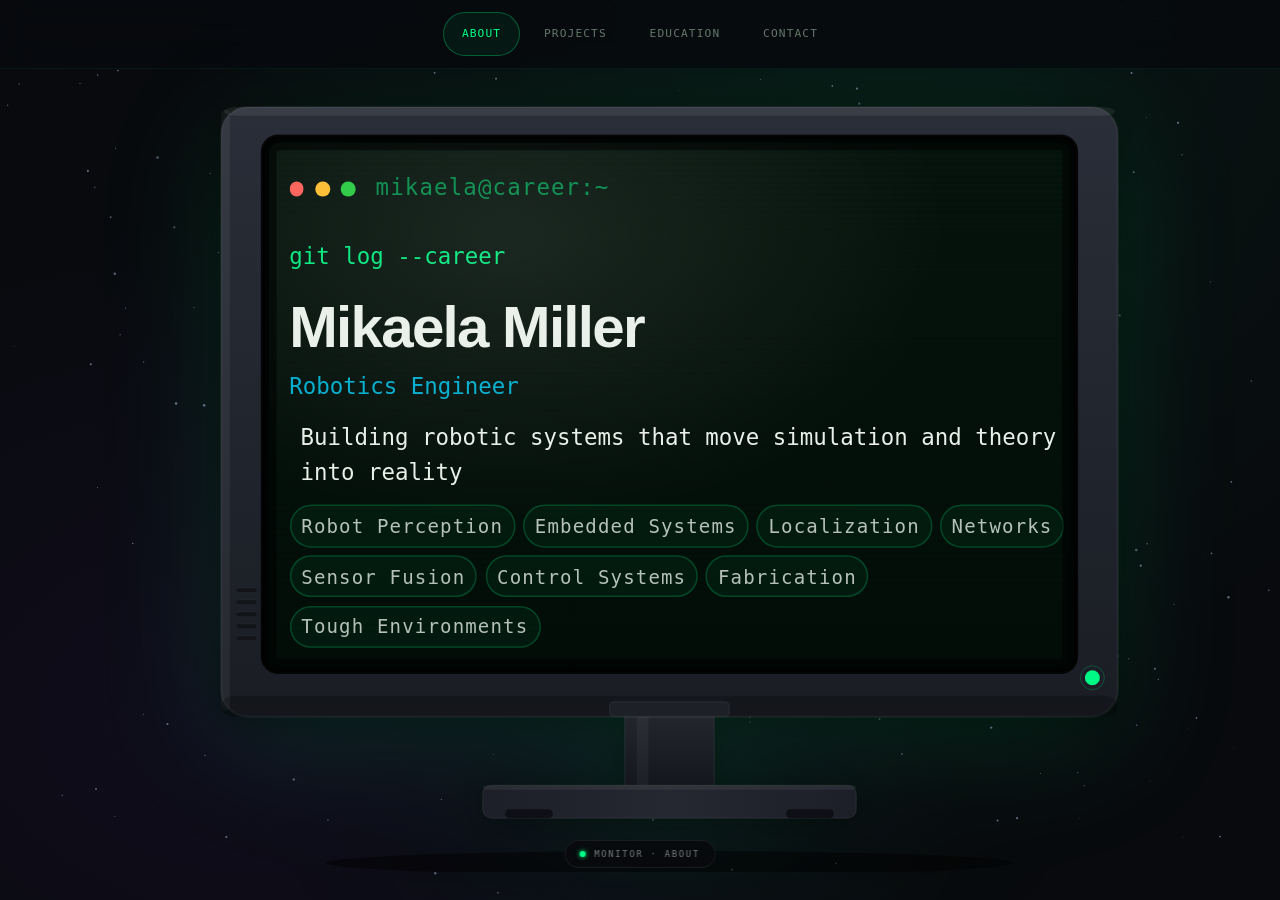
==== index.html @ a35a4f64 "Rename portfolio.html to index.html" ====
<!DOCTYPE html>
<html lang="en">
<head>
  <meta charset="UTF-8"/>
  <meta name="viewport" content="width=device-width, initial-scale=1"/>
  <title>Mikaela Miller — Robotics Engineer</title>
  <link rel="preconnect" href="https://api.fontshare.com"/>
  <link href="https://api.fontshare.com/v2/css?f[]=space-grotesk@400,700&f[]=pilcrow-rounded@700,800&display=swap" rel="stylesheet">
  <link rel="stylesheet" href="styles.css"/>
</head>
<body>
<div id="prog" aria-hidden="true"></div>

<header class="header">
  <div class="nav-inner">
    <nav aria-label="Primary navigation">
      <div class="nav-links">
        <button class="nav-btn active" type="button" onclick="goTo(0)">About</button>
        <button class="nav-btn" type="button" onclick="goTo(1)">Projects</button>
        <button class="nav-btn" type="button" onclick="goTo(2)">Education</button>
        <button class="nav-btn" type="button" onclick="goTo(3)">Contact</button>
      </div>
    </nav>
  </div>
</header>

<canvas id="transition-canvas" aria-hidden="true"></canvas>
<div id="section-badge" aria-hidden="true"><div class="badge-dot"></div><span id="badge-text">Monitor</span></div>

<canvas id="stars" aria-hidden="true"></canvas>

<main id="main" tabindex="-1">

  <!-- SECTION 0 — MONITOR -->
  <div id="mon-panel" class="sec-panel sec-active" role="region" aria-label="About section">
  <div id="mon">
    <svg id="mon-svg" viewBox="290 0 20 530" xmlns="http://www.w3.org/2000/svg">
      <defs>
        <linearGradient id="mg-bezel" x1="0" y1="0" x2="0" y2="1">
          <stop offset="0%"   stop-color="#2a2e38"/>
          <stop offset="100%" stop-color="#1a1d24"/>
        </linearGradient>
        <linearGradient id="mg-screen-bg" x1="0" y1="0" x2="0" y2="1">
          <stop offset="0%"   stop-color="#050f09"/>
          <stop offset="100%" stop-color="#020805"/>
        </linearGradient>
        <linearGradient id="mg-stand" x1="0" y1="0" x2="0" y2="1">
          <stop offset="0%"   stop-color="#252830"/>
          <stop offset="100%" stop-color="#13151b"/>
        </linearGradient>
        <linearGradient id="mg-base" x1="0" y1="0" x2="1" y2="0">
          <stop offset="0%"   stop-color="#1c1f27"/>
          <stop offset="50%"  stop-color="#252830"/>
          <stop offset="100%" stop-color="#1c1f27"/>
        </linearGradient>
        <filter id="mg-glow">
          <feGaussianBlur stdDeviation="3" result="blur"/>
          <feComposite in="SourceGraphic" in2="blur" operator="over"/>
        </filter>
        <filter id="screen-glow">
          <feGaussianBlur stdDeviation="6" result="blur"/>
          <feComposite in="SourceGraphic" in2="blur" operator="over"/>
        </filter>
        <radialGradient id="mg-glare" cx="30%" cy="18%" r="55%">
          <stop offset="0%"   stop-color="rgba(255,255,255,.09)"/>
          <stop offset="100%" stop-color="rgba(255,255,255,0)"/>
        </radialGradient>
        <pattern id="scanlines" x="0" y="0" width="2" height="4" patternUnits="userSpaceOnUse">
          <rect x="0" y="0" width="2" height="1" fill="rgba(0,0,0,.18)"/>
        </pattern>
      </defs>

      <ellipse cx="320" cy="524" rx="230" ry="8" fill="rgba(0,0,0,.45)"/>

      <rect x="290" y="418" width="60" height="58" rx="4" fill="url(#mg-stand)" stroke="rgba(255,255,255,.05)" stroke-width="1"/>
      <rect x="298" y="420" width="8" height="54" rx="3" fill="rgba(255,255,255,.04)"/>

      <rect x="195" y="472" width="250" height="22" rx="6" fill="url(#mg-base)" stroke="rgba(255,255,255,.05)" stroke-width="1"/>
      <rect x="195" y="472" width="250" height="3" rx="3" fill="rgba(255,255,255,.06)"/>
      <rect x="210" y="488" width="32" height="6" rx="3" fill="#0e1015"/>
      <rect x="398" y="488" width="32" height="6" rx="3" fill="#0e1015"/>

      <rect x="20" y="18" width="600" height="408" rx="18" fill="url(#mg-bezel)" stroke="rgba(255,255,255,.06)" stroke-width="1.5"/>
      <rect x="22" y="18" width="596" height="6" rx="9" fill="rgba(255,255,255,.07)"/>
      <rect x="20" y="20" width="6" height="402" rx="3" fill="rgba(255,255,255,.05)"/>
      <rect x="20" y="412" width="600" height="14" rx="9" fill="rgba(0,0,0,.25)"/>

      <g fill="rgba(0,0,0,.35)" stroke="rgba(255,255,255,.04)" stroke-width=".5">
        <rect x="30" y="340" width="14" height="3" rx="1.5"/>
        <rect x="30" y="348" width="14" height="3" rx="1.5"/>
        <rect x="30" y="356" width="14" height="3" rx="1.5"/>
        <rect x="30" y="364" width="14" height="3" rx="1.5"/>
        <rect x="30" y="372" width="14" height="3" rx="1.5"/>
      </g>

      <circle cx="603" cy="400" r="5" fill="#00ff88" opacity=".9">
        <animate attributeName="opacity" values=".4;1;.4" dur="2.2s" repeatCount="indefinite"/>
      </circle>
      <circle cx="603" cy="400" r="8" fill="none" stroke="#00ff88" stroke-width=".5" opacity=".3"/>

      <rect x="48" y="38" width="544" height="358" rx="10" fill="#010804" stroke="rgba(0,0,0,.8)" stroke-width="3"/>
      <rect x="52" y="42" width="536" height="350" rx="7" fill="url(#mg-screen-bg)"/>
      <rect x="52" y="42" width="536" height="350" rx="7" fill="rgba(0,255,136,.018)"/>
      <rect x="52" y="42" width="536" height="350" rx="7" fill="url(#scanlines)" opacity=".6"/>

      <foreignObject x="56" y="46" width="528" height="342">
        <div xmlns="http://www.w3.org/1999/xhtml" class="term-wrap">
          <div class="term-bar">
            <div class="term-dot term-dot-r"></div>
            <div class="term-dot term-dot-y"></div>
            <div class="term-dot term-dot-g"></div>
            <span class="term-title">mikaela@career:~</span>
          </div>
          <div class="term-line" style="margin-top:.35rem"><span class="term-prompt"/><span class="term-cmd">git log --career</span></div>
          <div class="term-name">Mikaela Miller</div>
          <div class="term-role">Robotics Engineer</div>
          <div class="term-line"><span class="term-out"><span class="term-val">Building robotic systems that move simulation and theory into reality</span></span></div>

          <div class="term-tags">
            <span class="term-tag">Robot Perception</span>
            <span class="term-tag">Embedded Systems</span>
            <span class="term-tag">Localization</span>
            <span class="term-tag">Networks</span>
            <span class="term-tag">Sensor Fusion</span>
            <span class="term-tag">Control Systems</span>
            <span class="term-tag">Fabrication</span>
            <span class="term-tag">Tough Environments</span>
          </div>
          <div class="term-line" style="margin-top:.35rem"><span class="term-prompt"/><span class="term-cmd">$ who_am_i</span></div>
          <div class="term-line"><span class="term-out"><span class="term-val">▶ Field robotics engineer experienced in autonomous and adaptive systems for aerospace environments, search and rescue, and wearable devices</span></span></div>

          <div class="term-line" style="margin-top:.35rem"><span class="term-prompt"/><span class="term-cmd">$ git status</span></div>
          <div class="term-line"><span class="term-out"><span class="term-val">▶ Actively working on embedded software, controls, software-to-hardware system integration, and fabrication</span></span></div>
          <div class="term-line"><span class="term-out"><span class="term-val">▶ Interested in how robust software, embedded hardware, and real-world constraints meet</span></span></div>
          <div class="term-line"><span class="term-out"><span class="term-val">▶ Work spans computation-heavy reasoning, low-level implementation, and fabrication-driven prototyping, with a strong emphasis on systems beyond the lab</span></span></div>
          <div class="term-line" style="margin-top:.35rem"><span class="term-prompt"/><span class="term-cmd">$ git approach</span></div>
          <div class="term-line"><span class="term-out"><span class="term-val">▶ I build from foundational concepts, iterate frequently, and keep my work clean for collaboration</span></span></div>

          <div class="term-line" style="margin-top:.4rem"><span class="term-prompt">$</span> <span class="term-cursor"<span></div>
        </div>
      </foreignObject>

      <rect x="52" y="42" width="536" height="350" rx="7" fill="url(#mg-glare)" pointer-events="none"/>
      <rect x="52" y="42" width="536" height="350" rx="7"
        fill="none" stroke="rgba(0,0,0,.55)" stroke-width="10" pointer-events="none"/>

      <rect x="280" y="416" width="80" height="10" rx="3" fill="#1e2028" stroke="rgba(255,255,255,.05)" stroke-width="1"/>
    </svg>
  </div>
  </div>

  <!-- SECTION 1 — Microcontroller BOARD -->
  <div id="chip-panel" class="sec-panel" role="region" aria-label="Projects section">
  <div id="chip">
    <svg id="chip-svg" viewBox="-50 15 1040 500" xmlns="http://www.w3.org/2000/svg" overflow="visible" preserveAspectRatio="none">
      <defs>
        <linearGradient id="esp-pcb" x1="0" y1="0" x2="0" y2="1">
          <stop offset="0%" stop-color="#0e1f14"/>
          <stop offset="100%" stop-color="#091509"/>
        </linearGradient>
        <linearGradient id="esp-chip-bg" x1="0" y1="0" x2="1" y2="1">
          <stop offset="0%" stop-color="#1a1030"/>
          <stop offset="100%" stop-color="#0f0820"/>
        </linearGradient>
        <linearGradient id="esp-usb" x1="0" y1="0" x2="1" y2="0">
          <stop offset="0%" stop-color="#2a2a2a"/>
          <stop offset="100%" stop-color="#1a1a1a"/>
        </linearGradient>
        <filter id="esp-glow-p">
          <feGaussianBlur stdDeviation="2.5" result="b"/>
          <feComposite in="SourceGraphic" in2="b" operator="over"/>
        </filter>
      </defs>

      <!-- Board shadow -->
      <rect x="12" y="16" width="936" height="492" rx="12" fill="rgba(0,0,0,.5)"/>

      <!-- PCB board body -->
      <rect x="8" y="12" width="936" height="492" rx="10" fill="url(#esp-pcb)" stroke="#1a3a1e" stroke-width="2"/>

      <!-- PCB edge highlights -->
      <rect x="9" y="13" width="934" height="3" rx="2" fill="rgba(255,255,255,.04)"/>
      <rect x="9" y="13" width="3" height="390" rx="2" fill="rgba(255,255,255,.03)"/>

      <!-- Silk-screen board outline -->
      <rect x="18" y="22" width="916" height="472" rx="6" fill="none" stroke="rgba(255,255,255,.06)" stroke-width="1" stroke-dasharray="4 3"/>

      <!-- PCB trace grid -->
      <g stroke="rgba(0,200,80,.04)" stroke-width=".8">
        <line x1="8" y1="80"  x2="944" y2="80"/>
        <line x1="8" y1="160" x2="944" y2="160"/>
        <line x1="8" y1="240" x2="944" y2="240"/>
        <line x1="8" y1="320" x2="944" y2="320"/>
        <line x1="120" y1="12" x2="120" y2="404"/>
        <line x1="240" y1="12" x2="240" y2="404"/>
        <line x1="360" y1="12" x2="360" y2="404"/>
        <line x1="440" y1="12" x2="440" y2="404"/>
        <line x1="640" y1="12" x2="640" y2="404"/>
        <line x1="760" y1="12" x2="760" y2="404"/>
        <line x1="880" y1="12" x2="880" y2="404"/>
      </g>

      <!-- GPIO pin headers left -->
      <g id="gpio-left">
        <rect x="8" y="55" width="18" height="285" rx="3" fill="#0a1a0c" stroke="rgba(0,200,80,.2)" stroke-width=".8"/>
        <g fill="#c0a060" stroke="rgba(0,0,0,.4)" stroke-width=".5">
          <rect x="10" y="60"  width="14" height="11" rx="1.5"/>
          <rect x="10" y="75"  width="14" height="11" rx="1.5"/>
          <rect x="10" y="90"  width="14" height="11" rx="1.5"/>
          <rect x="10" y="105" width="14" height="11" rx="1.5"/>
          <rect x="10" y="120" width="14" height="11" rx="1.5"/>
          <rect x="10" y="135" width="14" height="11" rx="1.5"/>
          <rect x="10" y="150" width="14" height="11" rx="1.5"/>
          <rect x="10" y="165" width="14" height="11" rx="1.5"/>
          <rect x="10" y="180" width="14" height="11" rx="1.5"/>
          <rect x="10" y="195" width="14" height="11" rx="1.5"/>
          <rect x="10" y="210" width="14" height="11" rx="1.5"/>
          <rect x="10" y="225" width="14" height="11" rx="1.5"/>
          <rect x="10" y="240" width="14" height="11" rx="1.5"/>
          <rect x="10" y="255" width="14" height="11" rx="1.5"/>
          <rect x="10" y="270" width="14" height="11" rx="1.5"/>
          <rect x="10" y="285" width="14" height="11" rx="1.5"/>
          <rect x="10" y="300" width="14" height="11" rx="1.5"/>
          <rect x="10" y="315" width="14" height="11" rx="1.5"/>
          <rect x="10" y="330" width="14" height="11" rx="1.5"/>
        </g>
        <g font-family="Space Grotesk,monospace" font-size="5.5" fill="rgba(255,255,255,.22)" text-anchor="start">
          <text x="28" y="69">3V3</text>
          <text x="28" y="84">GND</text>
          <text x="28" y="99">IO4</text>
          <text x="28" y="114">IO5</text>
          <text x="28" y="129">IO6</text>
          <text x="28" y="144">IO7</text>
          <text x="28" y="159">IO15</text>
          <text x="28" y="174">IO16</text>
          <text x="28" y="189">IO17</text>
          <text x="28" y="204">IO18</text>
          <text x="28" y="219">IO8</text>
          <text x="28" y="234">IO19</text>
          <text x="28" y="249">IO20</text>
          <text x="28" y="264">IO3</text>
          <text x="28" y="279">IO46</text>
          <text x="28" y="294">IO9</text>
          <text x="28" y="309">IO10</text>
          <text x="28" y="324">IO11</text>
          <text x="28" y="339">GND</text>
        </g>
      </g>

      <!-- GPIO pin headers right -->
      <g id="gpio-right">
        <rect x="926" y="55" width="18" height="285" rx="3" fill="#0a1a0c" stroke="rgba(0,200,80,.2)" stroke-width=".8"/>
        <g fill="#c0a060" stroke="rgba(0,0,0,.4)" stroke-width=".5">
          <rect x="928" y="60"  width="14" height="11" rx="1.5"/>
          <rect x="928" y="75"  width="14" height="11" rx="1.5"/>
          <rect x="928" y="90"  width="14" height="11" rx="1.5"/>
          <rect x="928" y="105" width="14" height="11" rx="1.5"/>
          <rect x="928" y="120" width="14" height="11" rx="1.5"/>
          <rect x="928" y="135" width="14" height="11" rx="1.5"/>
          <rect x="928" y="150" width="14" height="11" rx="1.5"/>
          <rect x="928" y="165" width="14" height="11" rx="1.5"/>
          <rect x="928" y="180" width="14" height="11" rx="1.5"/>
          <rect x="928" y="195" width="14" height="11" rx="1.5"/>
          <rect x="928" y="210" width="14" height="11" rx="1.5"/>
          <rect x="928" y="225" width="14" height="11" rx="1.5"/>
          <rect x="928" y="240" width="14" height="11" rx="1.5"/>
          <rect x="928" y="255" width="14" height="11" rx="1.5"/>
          <rect x="928" y="270" width="14" height="11" rx="1.5"/>
          <rect x="928" y="285" width="14" height="11" rx="1.5"/>
          <rect x="928" y="300" width="14" height="11" rx="1.5"/>
          <rect x="928" y="315" width="14" height="11" rx="1.5"/>
          <rect x="928" y="330" width="14" height="11" rx="1.5"/>
        </g>
        <g font-family="Space Grotesk,monospace" font-size="5.5" fill="rgba(255,255,255,.22)" text-anchor="end">
          <text x="924" y="69">5V</text>
          <text x="924" y="84">GND</text>
          <text x="924" y="99">IO36</text>
          <text x="924" y="114">IO35</text>
          <text x="924" y="129">IO0</text>
          <text x="924" y="144">IO45</text>
          <text x="924" y="159">IO48</text>
          <text x="924" y="174">IO47</text>
          <text x="924" y="189">IO21</text>
          <text x="924" y="204">IO14</text>
          <text x="924" y="219">IO13</text>
          <text x="924" y="234">IO12</text>
          <text x="924" y="249">IO11</text>
          <text x="924" y="264">IO10</text>
          <text x="924" y="279">IO9</text>
          <text x="924" y="294">IO8</text>
          <text x="924" y="309">IO7</text>
          <text x="924" y="324">IO6</text>
          <text x="924" y="339">GND</text>
        </g>
      </g>

      <!-- WiFi/BT antenna trace -->
      <g stroke="rgba(0,200,80,.35)" stroke-width="1.2" fill="none">
        <polyline points="830,13 830,28 845,28 845,18 860,18 860,28 875,28 875,18 890,18 890,28 905,28 905,18 920,18 920,28"/>
        <line x1="830" y1="13" x2="830" y2="42"/>
      </g>
      <text x="862" y="42" text-anchor="middle" font-family="Space Grotesk,monospace" font-size="6" fill="rgba(0,200,80,.4)" letter-spacing="1.5">2.4GHz ANT</text>

      <!-- USB-C connector -->
      <rect x="440" y="490" width="72" height="22" rx="5" fill="url(#esp-usb)" stroke="rgba(255,255,255,.18)" stroke-width="1.2"/>
      <rect x="448" y="494" width="56" height="14" rx="3" fill="#111" stroke="rgba(255,255,255,.08)" stroke-width=".5"/>
      <rect x="462" y="497" width="28" height="8" rx="2" fill="#1e1e1e" stroke="rgba(255,255,255,.12)" stroke-width=".5"/>
      <text x="476" y="488" text-anchor="middle" font-family="Space Grotesk,monospace" font-size="6" fill="rgba(255,255,255,.2)" letter-spacing="1">USB-C</text>

      <!-- BOOT + RESET buttons -->
      <rect x="280" y="480" width="36" height="18" rx="4" fill="#0a1a0c" stroke="rgba(0,200,80,.3)" stroke-width="1"/>
      <rect x="286" y="483" width="24" height="12" rx="2.5" fill="#0d240f" stroke="rgba(0,200,80,.4)" stroke-width=".8"/>
      <text x="298" y="490" text-anchor="middle" font-family="Space Grotesk,monospace" font-size="5.5" fill="rgba(0,200,80,.6)" letter-spacing=".5">BOOT</text>

      <rect x="336" y="480" width="36" height="18" rx="4" fill="#1a0a0a" stroke="rgba(200,80,80,.3)" stroke-width="1"/>
      <rect x="342" y="483" width="24" height="12" rx="2.5" fill="#240d0d" stroke="rgba(200,80,80,.4)" stroke-width=".8"/>
      <text x="354" y="490" text-anchor="middle" font-family="Space Grotesk,monospace" font-size="5.5" fill="rgba(200,80,80,.6)" letter-spacing=".5">RST</text>

      <!-- Status LEDs -->
      <circle cx="580" cy="490" r="5" fill="#cc3333" opacity=".85">
        <animate attributeName="opacity" values=".85;1;.85" dur="3s" repeatCount="indefinite"/>
      </circle>
      <text x="580" y="484" text-anchor="middle" font-family="Space Grotesk,monospace" font-size="5" fill="rgba(200,80,80,.5)">PWR</text>

      <circle cx="600" cy="490" r="5" fill="#3377ff" opacity=".6">
        <animate attributeName="opacity" values=".2;.8;.2" dur="1.4s" repeatCount="indefinite"/>
      </circle>
      <text x="600" y="484" text-anchor="middle" font-family="Space Grotesk,monospace" font-size="5" fill="rgba(80,140,255,.5)">IO</text>

      <circle cx="620" cy="490" r="5" fill="#00cc66" opacity=".4">
        <animate attributeName="opacity" values=".1;.9;.1" dur=".6s" repeatCount="indefinite"/>
      </circle>
      <text x="620" y="484" text-anchor="middle" font-family="Space Grotesk,monospace" font-size="5" fill="rgba(0,200,80,.5)">TX</text>

      <!-- Header text -->
      <rect x="54" y="58" width="840" height="55" rx="4" fill="rgba(0,0,0,.35)" stroke="rgba(124,58,237,.2)" stroke-width="1"/>
      <text x="74" y="82" font-family="Pilcrow Rounded,sans-serif" font-size="20" font-weight="800" fill="rgba(255,255,255,.85)" letter-spacing=".5">At Olin College, I've gained experience and guidance from advisors to ensure best technical</text>
      <text x="74" y="100" font-family="Pilcrow Rounded,sans-serif" font-size="20" font-weight="800" fill="rgba(255,255,255,.85)" letter-spacing=".5">practices, work through troubleshooting, and mentorship for career readiness skills.</text>

      <line x1="473" y1="114" x2="473" y2="473" stroke="rgba(124,58,237,.2)" stroke-width="1" stroke-dasharray="3 3"/>

      <!-- KEY PROJECTS — left panel (6 cards) -->
      <text x="68" y="145" font-family="Space Grotesk,monospace" font-size="15" fill="rgba(124,58,237,.55)" letter-spacing="1.5">KEY PROJECTS</text>
      <rect x="54" y="125" width="405" height="345" rx="4" fill="rgba(0,0,0,.25)" stroke="rgba(124,58,237,.14)" stroke-width="1"/>
      <foreignObject x="54" y="150" width="405" height="315">
        <div xmlns="http://www.w3.org/1999/xhtml" class="esp-wrap">
          <div class="esp-cards" id="key-cards-el">

            <div class="esp-card pcard" tabindex="0" role="button" aria-haspopup="dialog" data-tags="" data-idx="0">
              <div class="esp-card-hint">↗ expand</div>
              <div class="esp-card-name">Firmware for Robotics Independent Study</div>
              <div class="esp-card-tags"><span class="esp-card-tag">Real-time control</span><span class="esp-card-tag">Embedded Systems</span><span class="esp-card-tag">C and C++</span></div>
            </div>

            <div class="esp-card pcard" tabindex="0" role="button" aria-haspopup="dialog" data-tags="ROS2 Kalman Python Multi-Agent" data-idx="1">
              <div class="esp-card-hint">↗ expand</div>
              <div class="esp-card-name">Multi-Robot State Estimator</div>
              <div class="esp-card-tags"><span class="esp-card-tag">Navigation</span><span class="esp-card-tag">Multi-Robot</span><span class="esp-card-tag">Robot Perception</span><span class="esp-card-tag">Object Oriented Python</span></div>
            </div>

            <div class="esp-card pcard" tabindex="0" role="button" aria-haspopup="dialog" data-tags="ROS2 SLAM STM32 Swarm" data-idx="2">
              <div class="esp-card-hint">↗ expand</div>
              <div class="esp-card-name">Swarm Robotics Independent Study</div>
              <div class="esp-card-tags"><span class="esp-card-tag">Navigation</span><span class="esp-card-tag">Centralized/Decentralized Control</span><span class="esp-card-tag">Robot Perception</span></div>
            </div>

            <div class="esp-card pcard" tabindex="0" role="button" aria-haspopup="dialog" data-tags="Embedded C I2C PID Tactile STM32" data-idx="3">
              <div class="esp-card-hint">↗ expand</div>
              <div class="esp-card-name">Wearable Mechatronics Student Academic Grant</div>
              <div class="esp-card-tags"><span class="esp-card-tag">Embedded System</span><span class="esp-card-tag">System Integration</span><span class="esp-card-tag">Long-term Project</span></div>
            </div>

            <div class="esp-card pcard" tabindex="0" role="button" aria-haspopup="dialog" data-tags="OpenCV CUDA Kalman ROS2 Jetson" data-idx="4">
              <div class="esp-card-hint">↗ expand</div>
              <div class="esp-card-name">Image to Text to Speech</div>
              <div class="esp-card-tags"><span class="esp-card-tag">Digital Filtering</span><span class="esp-card-tag">Image Processing</span><span class="esp-card-tag">MATLAB</span></div>
            </div>

            <div class="esp-card pcard" tabindex="0" role="button" aria-haspopup="dialog" data-tags="ROS2 PX4 LiDAR Aerospace" data-idx="5">
              <div class="esp-card-hint">↗ expand</div>
              <div class="esp-card-name">Robot Drawing Arm</div>
              <div class="esp-card-tags"><span class="esp-card-tag">Object Oriented Python</span><span class="esp-card-tag">Actuation</span><span class="esp-card-tag">IK Solver</span></div>
            </div>

          </div>
        </div>
      </foreignObject>

      <!-- SUPPLEMENTAL — right panel (8 cards, filterable) -->
      <text x="498" y="145" font-family="Space Grotesk,monospace" font-size="15" fill="rgba(124,58,237,.55)" letter-spacing="1.5">SUPPLEMENTAL</text>
      <rect x="482" y="125" width="410" height="345" rx="4" fill="rgba(0,0,0,.25)" stroke="rgba(124,58,237,.14)" stroke-width="1"/>
      <foreignObject x="484" y="147" width="405" height="315">
        <div xmlns="http://www.w3.org/1999/xhtml" class="esp-wrap">
          <div class="esp-filters" id="esp-filters-el">
            <button class="esp-filter active" data-filter="all" type="button">All</button>
            <button class="esp-filter" data-filter="Stake" type="button">Real Stakeholders</button>
            <button class="esp-filter" data-filter="Res" type="button">Research</button>
            <button class="esp-filter" data-filter="Soft" type="button">Software</button>
            <button class="esp-filter" data-filter="Emb" type="button">Embedded Systems</button>
            <button class="esp-filter" data-filter="Hard" type="button">Hardware</button>
            <button class="esp-filter" data-filter="Fab" type="button">Fabrication</button>
          </div>
          <div class="esp-cards" id="esp-cards-el">

            <div class="esp-card supp-card" tabindex="0" role="button" aria-haspopup="dialog" data-tags="Emb Soft Res" data-idx="6">
              <div class="esp-card-hint">↗ expand</div>
              <div class="esp-card-name">Inverse Pendulum Balancing Robot</div>
              <div class="esp-card-tags"><span class="esp-card-tag">PID Control</span><span class="esp-card-tag">Real-Time Adaptivity</span><span class="esp-card-tag">Embedded System</span><span class="esp-card-tag">Simulink</span></div>
            </div>

            <div class="esp-card supp-card" tabindex="0" role="button" aria-haspopup="dialog" data-tags="Stake Soft Res" data-idx="7">
              <div class="esp-card-hint">↗ expand</div>
              <div class="esp-card-name">Fault Detector for Building Automation System</div>
              <div class="esp-card-tags"><span class="esp-card-tag">Real-time</span><span class="esp-card-tag">R Language</span><span class="esp-card-tag">Real Data</span></div>
            </div>

            <div class="esp-card supp-card" tabindex="0" role="button" aria-haspopup="dialog" data-tags="Hard Fab Emb" data-idx="8">
              <div class="esp-card-hint">↗ expand</div>
              <div class="esp-card-name">Kinetic Marble Sculpture</div>
              <div class="esp-card-tags"><span class="esp-card-tag">Actuation</span><span class="esp-card-tag">Mechanical Design</span><span class="esp-card-tag">Fabrication</span></div>
            </div>

            <div class="esp-card supp-card" tabindex="0" role="button" aria-haspopup="dialog" data-tags="Stake Res Soft" data-idx="9">
              <div class="esp-card-hint">↗ expand</div>
              <div class="esp-card-name">Astronomer Glass Plate Matching</div>
              <div class="esp-card-tags"><span class="esp-card-tag">Jupyter Notebook</span><span class="esp-card-tag">Real Data</span><span class="esp-card-tag">Python</span></div>
            </div>

            <div class="esp-card supp-card" tabindex="0" role="button" aria-haspopup="dialog" data-tags="Emb Soft" data-idx="10">
              <div class="esp-card-hint">↗ expand</div>
              <div class="esp-card-name">Robot Descent Path Optimization</div>
              <div class="esp-card-tags"><span class="esp-card-tag">Embedded System</span><span class="esp-card-tag">MATLAB</span><span class="esp-card-tag">Gradient Descent</span></div>
            </div>

            <div class="esp-card supp-card" tabindex="0" role="button" aria-haspopup="dialog" data-tags="Emb Hard Fab" data-idx="11">
              <div class="esp-card-hint">↗ expand</div>
              <div class="esp-card-name">Radar System Design</div>
              <div class="esp-card-tags"><span class="esp-card-tag">Electrical Design</span><span class="esp-card-tag">Analog Signal Processing</span><span class="esp-card-tag">Radar</span></div>
            </div>
            <div class="esp-card supp-card" tabindex="0" role="button" aria-haspopup="dialog" data-tags="Fab Res Stake" data-idx="12">
              <div class="esp-card-hint">↗ expand</div>
              <div class="esp-card-name">Dearborn STEM Academy Engineering Initative</div>
              <div class="esp-card-tags"><span class="esp-card-tag">Technical Communication</span><span class="esp-card-tag">Project Management</span></div>
            </div>
            <div class="esp-card supp-card" tabindex="0" role="button" aria-haspopup="dialog" data-tags="Fab Res Hard" data-idx="13">
              <div class="esp-card-hint">↗ expand</div>
              <div class="esp-card-name">Electroplated 3d Print Strength Test</div>
              <div class="esp-card-tags"><span class="esp-card-tag">Electroplating</span><span class="esp-card-tag">Tensile Testing</span><span class="esp-card-tag">Material Selection</span></div>
            </div>

          </div>
        </div>
      </foreignObject>

      <!-- corner mounting holes -->
      <circle cx="26" cy="30" r="7" fill="#060e07" stroke="rgba(255,255,255,.08)" stroke-width="1"/>
      <circle cx="26" cy="30" r="3" fill="#040a05"/>
      <circle cx="926" cy="30" r="7" fill="#060e07" stroke="rgba(255,255,255,.08)" stroke-width="1"/>
      <circle cx="926" cy="30" r="3" fill="#040a05"/>
      <circle cx="26" cy="493" r="7" fill="#060e07" stroke="rgba(255,255,255,.08)" stroke-width="1"/>
      <circle cx="26" cy="493" r="3" fill="#040a05"/>
      <circle cx="926" cy="493" r="7" fill="#060e07" stroke="rgba(255,255,255,.08)" stroke-width="1"/>
      <circle cx="926" cy="493" r="3" fill="#040a05"/>
    </svg>
  </div>
</div>

  <!-- SECTION 2 — SENSOR BREAKOUT BOARD -->
  <div id="sensor-panel" class="sec-panel" role="region" aria-label="Education section">
  <div id="sensor">
    <svg id="sensor-svg" viewBox="-100 10 740 390" xmlns="http://www.w3.org/2000/svg">
      <defs>
        <linearGradient id="sens-pcb" x1="0" y1="0" x2="0" y2="1">
          <stop offset="0%"   stop-color="#0a1a24"/>
          <stop offset="100%" stop-color="#061018"/>
        </linearGradient>
        <linearGradient id="sens-ic" x1="0" y1="0" x2="1" y2="1">
          <stop offset="0%"   stop-color="#131a24"/>
          <stop offset="100%" stop-color="#0a1118"/>
        </linearGradient>
        <linearGradient id="sens-copper" x1="0" y1="0" x2="0" y2="1">
          <stop offset="0%"   stop-color="#b87333"/>
          <stop offset="100%" stop-color="#8a5524"/>
        </linearGradient>
      </defs>

      <rect x="10" y="14" width="522" height="368" rx="10" fill="rgba(0,0,0,.5)"/>
      <rect x="6" y="10" width="522" height="368" rx="8" fill="url(#sens-pcb)" stroke="#0a2035" stroke-width="2"/>
      <rect x="7" y="11" width="520" height="3" rx="2" fill="rgba(255,255,255,.04)"/>
      <rect x="16" y="20" width="502" height="348" rx="5" fill="none" stroke="rgba(0,212,255,.07)" stroke-width="1" stroke-dasharray="5 4"/>

      <g id="pads-left">
        <rect x="6"  y="46" width="22" height="14" rx="2" fill="url(#sens-copper)" stroke="rgba(0,0,0,.3)" stroke-width=".5"/>
        <rect x="6"  y="66" width="22" height="14" rx="2" fill="url(#sens-copper)" stroke="rgba(0,0,0,.3)" stroke-width=".5"/>
        <rect x="6"  y="86" width="22" height="14" rx="2" fill="url(#sens-copper)" stroke="rgba(0,0,0,.3)" stroke-width=".5"/>
        <rect x="6" y="106" width="22" height="14" rx="2" fill="url(#sens-copper)" stroke="rgba(0,0,0,.3)" stroke-width=".5"/>
        <rect x="6" y="126" width="22" height="14" rx="2" fill="url(#sens-copper)" stroke="rgba(0,0,0,.3)" stroke-width=".5"/>
        <rect x="6" y="146" width="22" height="14" rx="2" fill="url(#sens-copper)" stroke="rgba(0,0,0,.3)" stroke-width=".5"/>
        <g font-family="Space Grotesk,monospace" font-size="5.5" fill="rgba(255,255,255,.28)" text-anchor="start">
          <text x="31" y="56" >VCC</text>
          <text x="31" y="76" >GND</text>
          <text x="31" y="96" >SCL</text>
          <text x="31" y="116">SDA</text>
          <text x="31" y="136">SDO</text>
          <text x="31" y="156">CS</text>
        </g>
        <text x="8" y="175" font-family="Space Grotesk,monospace" font-size="5.5" fill="rgba(0,212,255,.3)" letter-spacing=".5">I²C / SPI</text>
      </g>

      <g id="wire-leads" stroke-width="3" stroke-linecap="round">
        <line x1="528" y1="52"  x2="560" y2="52"  stroke="#cc3333"/>
        <line x1="528" y1="72"  x2="560" y2="72"  stroke="#222"/>
        <line x1="528" y1="92"  x2="560" y2="92"  stroke="#ccaa00"/>
        <line x1="528" y1="112" x2="560" y2="112" stroke="#3366cc"/>
        <g stroke-width="6" stroke-linecap="butt">
          <line x1="528" y1="52"  x2="532" y2="52"  stroke="#772222"/>
          <line x1="528" y1="72"  x2="532" y2="72"  stroke="#111"/>
          <line x1="528" y1="92"  x2="532" y2="92"  stroke="#886600"/>
          <line x1="528" y1="112" x2="532" y2="112" stroke="#224488"/>
        </g>
        <g fill="url(#sens-copper)" stroke="rgba(0,0,0,.3)" stroke-width=".5">
          <rect x="506" y="45"  width="22" height="14" rx="2"/>
          <rect x="506" y="65"  width="22" height="14" rx="2"/>
          <rect x="506" y="85"  width="22" height="14" rx="2"/>
          <rect x="506" y="105" width="22" height="14" rx="2"/>
        </g>
      </g>

      <g fill="#1a2830" stroke="rgba(0,212,255,.2)" stroke-width=".8">
        <rect x="54"  y="22" width="10" height="6" rx="1"/>
        <rect x="68"  y="22" width="10" height="6" rx="1"/>
        <rect x="82"  y="22" width="10" height="6" rx="1"/>
        <rect x="96"  y="22" width="10" height="6" rx="1"/>
        <rect x="110" y="22" width="10" height="6" rx="1"/>
      </g>
      <text x="80" y="19" text-anchor="middle" font-family="Space Grotesk,monospace" font-size="5" fill="rgba(0,212,255,.2)" letter-spacing="1">100nF BYPASS</text>

      <rect x="54" y="340" width="40" height="22" rx="3" fill="#0f1e2c" stroke="rgba(0,212,255,.3)" stroke-width="1"/>
      <text x="74" y="354" text-anchor="middle" font-family="Space Grotesk,monospace" font-size="6" fill="rgba(0,212,255,.5)">AMS1117</text>

      <rect x="64" y="48" width="80" height="80" rx="5" fill="url(#sens-ic)" stroke="rgba(0,212,255,.35)" stroke-width="1.2"/>
      <text x="104" y="80"  text-anchor="middle" font-family="Space Grotesk,monospace" font-size="7.5" fill="rgba(0,212,255,.4)" letter-spacing="1">BOSCH</text>
      <text x="104" y="93"  text-anchor="middle" font-family="Space Grotesk,monospace" font-size="9"   fill="rgba(0,212,255,.6)" font-weight="700">BME280</text>
      <text x="104" y="106" text-anchor="middle" font-family="Space Grotesk,monospace" font-size="5.5" fill="rgba(0,212,255,.3)">Temp/Hum/Press</text>
      <g fill="#b87333" stroke="rgba(0,0,0,.3)" stroke-width=".4">
        <rect x="66"  y="50"  width="8" height="5" rx="1"/>
        <rect x="78"  y="50"  width="8" height="5" rx="1"/>
        <rect x="90"  y="50"  width="8" height="5" rx="1"/>
        <rect x="102" y="50"  width="8" height="5" rx="1"/>
        <rect x="66"  y="121" width="8" height="5" rx="1"/>
        <rect x="78"  y="121" width="8" height="5" rx="1"/>
        <rect x="90"  y="121" width="8" height="5" rx="1"/>
        <rect x="102" y="121" width="8" height="5" rx="1"/>
      </g>

      <rect x="64" y="160" width="80" height="80" rx="5" fill="url(#sens-ic)" stroke="rgba(124,58,237,.35)" stroke-width="1.2"/>
      <text x="104" y="192" text-anchor="middle" font-family="Space Grotesk,monospace" font-size="7.5" fill="rgba(124,58,237,.4)" letter-spacing="1">INVENSENSE</text>
      <text x="104" y="205" text-anchor="middle" font-family="Space Grotesk,monospace" font-size="9"   fill="rgba(124,58,237,.6)" font-weight="700">MPU-6050</text>
      <text x="104" y="218" text-anchor="middle" font-family="Space Grotesk,monospace" font-size="5.5" fill="rgba(124,58,237,.3)">6-axis IMU</text>
      <g fill="#b87333" stroke="rgba(0,0,0,.3)" stroke-width=".4">
        <rect x="66"  y="162" width="8" height="5" rx="1"/>
        <rect x="78"  y="162" width="8" height="5" rx="1"/>
        <rect x="90"  y="162" width="8" height="5" rx="1"/>
        <rect x="102" y="162" width="8" height="5" rx="1"/>
        <rect x="66"  y="233" width="8" height="5" rx="1"/>
        <rect x="78"  y="233" width="8" height="5" rx="1"/>
        <rect x="90"  y="233" width="8" height="5" rx="1"/>
        <rect x="102" y="233" width="8" height="5" rx="1"/>
      </g>

      <g stroke="rgba(0,212,255,.18)" stroke-width="1.2" fill="none">
        <line x1="64"  y1="53"  x2="28"  y2="53"/>
        <line x1="64"  y1="68"  x2="28"  y2="68"/>
        <line x1="64"  y1="83"  x2="28"  y2="83"/>
        <line x1="64"  y1="98"  x2="28"  y2="98"/>
      </g>

      <rect x="160" y="28" width="348" height="330" rx="6" fill="rgba(0,0,0,.18)" stroke="rgba(0,212,255,.06)" stroke-width="1"/>
      <foreignObject x="160" y="32" width="342" height="322">
        <div xmlns="http://www.w3.org/1999/xhtml" class="sens-wrap">
          <div class="sens-title">B.S. in Robotic Engineering</div>
          <div class="sens-note">Completing last semester and graduating Dec 2026</div>
          <div class="sens-stats">
            <div class="sens-stat"><div class="sens-num">Olin College of Eng</div><div class="sens-unit">Needham, MA</div></div>
            <div class="sens-stat"><div class="sens-num">Heriot Watt Uni</div><div class="sens-unit">Study Abroad- Edinburgh, Scotland</div></div>
            <div class="sens-stat"><div class="sens-num">Johns Hopkins Uni</div><div class="sens-unit">Pre-College Foundations</div></div>
            <div class="sens-stat"><div class="sens-num">Certifs</div><div class="sens-unit">* Machine Learning- Stanford Online Coursera</div></div>
          </div>
          <div class="sens-filters" id="sens-filters-el">
            <button class="sens-filter active" data-filter="all" type="button">All</button>
            <button class="sens-filter" data-filter="user" type="button">Users/Stakeholders</button>
            <button class="sens-filter" data-filter="per" type="button">Perception</button>
            <button class="sens-filter" data-filter="comp" type="button">Computation-heavy</button>
            <button class="sens-filter" data-filter="res" type="button">Research Heavy</button>
            <button class="sens-filter" data-filter="emb" type="button">Embedded</button>
            <button class="sens-filter" data-filter="hard" type="button">Hardware Heavy</button>
            <button class="sens-filter" data-filter="sys-int" type="button">System Integration</button>
            <button class="sens-filter" data-filter="found" type="button">Foundational</button>
          </div>
          <div class="sens-courses" id="sens-courses-el">
            <a href="https://probrobo26.github.io" class="sens-course" data-tags="per comp res">
              <span class="sens-course-name">Probabilistic Robotics</span>
              <span class="sens-course-desc">Robot uncertainity and dynamic environments</span>
            </a>
            <a href="https://curriculum.hw.ac.uk/coursedetails/B38MV?termcode=202526&programmeCode=B361-RME" class="sens-course" data-tags="comp per res hard sys-int emb">
              <span class="sens-course-name">Mechatronic Systems (Heriot Watt)</span>
              <span class="sens-course-desc">Mechanical, electrical, and software integration</span>
            </a>
            <a href="https://olin.smartcatalogiq.com/en/2025-26/catalog/courses-credits-hours/engr-engineering/2000/engx2134" class="sens-course" data-tags="sys-int res comp emb">
              <span class="sens-course-name">Engineering Systems Analysis</span>
              <span class="sens-course-desc">Controls and system integration</span>
            </a>
            <a href="https://funrobo-olin.notion.site" class="sens-course" data-tags="sys-int comp emb">
              <span class="sens-course-name">Fundamentals of Robotics</span>
              <span class="sens-course-desc">Robot actuation</span>
            </a>
            <a href="https://comprobo24.github.io" class="sens-course" data-tags="per comp found">
              <span class="sens-course-name">Computational Intro to Robotics</span>
              <span class="sens-course-desc">Intro to ROS2 and robotic perception</span>
            </a>
            <a href="https://olin.smartcatalogiq.com/en/2025-26/catalog/courses-credits-hours/engr-engineering/3000/engr3415" class="sens-course" data-tags="comp res">
              <span class="sens-course-name">Digital Signal Processing</span>
              <span class="sens-course-desc">Filtering and modifying image and audio signals</span>
            </a>
            <a href="https://olin.smartcatalogiq.com/en/2025-26/catalog/courses-credits-hours/sci-science/2000/sci2136" class="sens-course" data-tags="res comp">
              <span class="sens-course-name">Astronomy and Statistics</span>
              <span class="sens-course-desc">Computational statistical analysis of NASA solar system and astrodynamics</span>
            </a>
            <a href="https://olin.smartcatalogiq.com/en/2025-26/catalog/courses-credits-hours/engr-engineering/1000/engr1125" class="sens-course" data-tags="hard found">
              <span class="sens-course-name">Intro to Sensors, Instrumentation, and Measurement</span>
              <span class="sens-course-desc">Electrical design</span>
            </a>
            <a href="https://olin.smartcatalogiq.com/en/2025-26/catalog/courses-credits-hours/sci-science/1000/sci1111" class="sens-course" data-tags="comp found res">
              <span class="sens-course-name">Modeling and Simulation of the Physical World</span>
              <span class="sens-course-desc">Computational system representation</span>
            </a>
            <a href="https://olin.smartcatalogiq.com/en/2025-26/catalog/courses-credits-hours/engr-engineering/4000/engr4290" class="sens-course" data-tags="res user">
              <span class="sens-course-name">DJS/ADE Capstone</span>
              <span class="sens-course-desc">Co-designing w/ real people and a social lens</span>
            </a>
            <a href="https://olin.smartcatalogiq.com/en/2025-26/catalog/courses-credits-hours/engr-engineering/2000/engr2250" class="sens-course" data-tags="res user">
              <span class="sens-course-name">Collaborative Design</span>
              <span class="sens-course-desc">User-oriented concept, product and service design</span>
            </a>
            <a href="https://olin.smartcatalogiq.com/en/2025-26/catalog/courses-credits-hours/engr-engineering/2000/engr2160" class="sens-course" data-tags="res user">
              <span class="sens-course-name">Designing Resources for Empowerment</span>
              <span class="sens-course-desc">Examine and discuss inequalities while co-designing with underserved communities</span>
            </a>
            <a href="https://olin.smartcatalogiq.com/en/2025-26/catalog/courses-credits-hours/sci-science/1000/sci1410" class="sens-course" data-tags="res">
              <span class="sens-course-name">Materials Science and Solid State Chemistry</span>
              <span class="sens-course-desc">Material selection and integration; lab-based</span>
            </a>
            <a href="https://olin.smartcatalogiq.com/en/2025-26/catalog/courses-credits-hours/engr-engineering/2000/engr2330" class="sens-course" data-tags="found hard">
              <span class="sens-course-name">Intro to Mechanical Prototyping</span>
              <span class="sens-course-desc">Mechanical system design</span>
            </a>
            <a href="https://olin.smartcatalogiq.com/en/2025-26/catalog/courses-credits-hours/engr-engineering/1000/engr1200" class="sens-course" data-tags="res found hard">
              <span class="sens-course-name">Design Nature</span>
              <span class="sens-course-desc">Bio-inspired mechanical design</span>
            </a>
            <a href="https://olin.smartcatalogiq.com/en/2025-26/catalog/courses-credits-hours/sci-science/2000/sci2214" class="sens-course" data-tags="res">
              <span class="sens-course-name">Microbial Diversity</span>
              <span class="sens-course-desc">Engineering and entrepreneurial use of microbes</span>
            </a>
            <a href="https://olin.smartcatalogiq.com/en/2025-26/catalog/courses-credits-hours/engr-engineering/2000/engx2011" class="sens-course" data-tags="found">
              <span class="sens-course-name">Quantitative Engineering Analysis 3</span>
              <span class="sens-course-desc">ODEs and equations of motion applied to engineering projects</span>
            </a>
            <a href="https://olin.smartcatalogiq.com/en/2025-26/catalog/courses-credits-hours/engr-engineering/2000/engx2006" class="sens-course" data-tags="found">
              <span class="sens-course-name">Quantitative Engineering Analysis 2</span>
              <span class="sens-course-desc">Multivariable calculus applied to engineering projects</span>
            </a>
            <a href="https://olin.smartcatalogiq.com/en/2025-26/catalog/courses-credits-hours/engr-engineering/2000/engx2000" class="sens-course" data-tags="found">
              <span class="sens-course-name">Quantitative Engineering Analysis 1</span>
              <span class="sens-course-desc">Linear algebra applied to engineering projects</span>
            </a>
            <a href="https://olin.smartcatalogiq.com/en/2025-26/catalog/courses-credits-hours/ahse-arts-hum-soc-sci-entrepr/1000/ahse1515" class="sens-course" data-tags="user res">
              <span class="sens-course-name">Products and Markets</span>
              <span class="sens-course-desc">Entrepreneurship and engineering</span>
            </a>
            <a href="https://ei.jhu.edu/programs/bmei/" class="sens-course" data-tags="res hard">
              <span class="sens-course-name">JHU Biomedical Engineering Innovation</span>
              <span class="sens-course-desc">Modeling biological systems and designing experiments to address real-world health challenges</span>
            </a>
            <a href="https://olin.smartcatalogiq.com/en/2025-26/catalog/courses-credits-hours/engr-engineering/3000/engr3252" class="sens-course" data-tags="user res hard emb comp">
              <span class="sens-course-name">Technology, Accessibility, and Design (future)</span>
              <span class="sens-course-desc">Co-design and discussion of technologies mediating access with a community partner</span>
            </a>
            <a href="https://olin.smartcatalogiq.com/en/2025-26/catalog/courses-credits-hours/engr-engineering/3000/engr3260" class="sens-course" data-tags="controls">
              <span class="sens-course-name">Design for Manufacturing (future)</span>
              <span class="sens-course-desc">Redesigning mechanical, electronic, and software components for cost efficiency, reliability, and scale</span>
            </a>
          </div>
        </div>
      </foreignObject>

      <circle cx="20"  cy="24"  r="6" fill="#040c12" stroke="rgba(255,255,255,.07)" stroke-width="1"/>
      <circle cx="20"  cy="24"  r="2.5" fill="#020a10"/>
      <circle cx="520" cy="24"  r="6" fill="#040c12" stroke="rgba(255,255,255,.07)" stroke-width="1"/>
      <circle cx="520" cy="24"  r="2.5" fill="#020a10"/>
      <circle cx="20"  cy="371" r="6" fill="#040c12" stroke="rgba(255,255,255,.07)" stroke-width="1"/>
      <circle cx="20"  cy="371" r="2.5" fill="#020a10"/>
      <circle cx="520" cy="371" r="6" fill="#040c12" stroke="rgba(255,255,255,.07)" stroke-width="1"/>
      <circle cx="520" cy="371" r="2.5" fill="#020a10"/>
    </svg>
  </div>
  </div>

  <!-- SECTION 3 — ROVER ROBOT -->
  <div id="robot-panel" class="sec-panel" role="region" aria-label="Contact section">
  <div id="robot">
    <svg id="robot-svg-wrap" viewBox="0 50 760 520" xmlns="http://www.w3.org/2000/svg">
      <defs>
        <linearGradient id="rbg" x1="0" y1="0" x2="1" y2="0">
          <stop offset="0%"   stop-color="#0c1620"/>
          <stop offset="100%" stop-color="#152030"/>
        </linearGradient>
        <linearGradient id="whl" x1="0" y1="0" x2="0" y2="1">
          <stop offset="0%"   stop-color="#1e3040"/>
          <stop offset="100%" stop-color="#0a1520"/>
        </linearGradient>
        <linearGradient id="panelg" x1="0" y1="0" x2="1" y2="0">
          <stop offset="0%"   stop-color="#0b1e30"/>
          <stop offset="100%" stop-color="#071420"/>
        </linearGradient>
        <linearGradient id="suspen" x1="0" y1="0" x2="0" y2="1">
          <stop offset="0%"   stop-color="#162535"/>
          <stop offset="100%" stop-color="#0c1a28"/>
        </linearGradient>
      </defs>

      <ellipse cx="370" cy="520" rx="330" ry="14" fill="rgba(0,0,0,.45)"/>

      <rect x="118" y="410" width="30" height="70" rx="6" fill="url(#suspen)" stroke="rgba(0,212,255,.2)" stroke-width="1"/>
      <rect x="572" y="410" width="30" height="70" rx="6" fill="url(#suspen)" stroke="rgba(0,212,255,.2)" stroke-width="1"/>

      <ellipse cx="133" cy="455" rx="62" ry="62" fill="url(#whl)" stroke="rgba(0,212,255,.38)" stroke-width="2"/>
      <ellipse cx="133" cy="455" rx="44" ry="44" fill="#0a131e" stroke="rgba(0,212,255,.22)" stroke-width="1.2"/>
      <ellipse cx="133" cy="455" rx="22" ry="22" fill="#101d2c" stroke="rgba(0,212,255,.4)"  stroke-width="1.5"/>
      <ellipse cx="133" cy="455" rx="8"  ry="8"  fill="rgba(0,212,255,.25)"/>
      <g stroke="rgba(0,212,255,.15)" stroke-width="1.2">
        <line x1="133" y1="393" x2="133" y2="517"/>
        <line x1="71"  y1="455" x2="195" y2="455"/>
        <line x1="89"  y1="411" x2="177" y2="499"/>
        <line x1="177" y1="411" x2="89"  y2="499"/>
      </g>
      <g stroke="rgba(0,212,255,.1)" stroke-width="3" fill="none">
        <path d="M75,422 A62,62 0 0,1 133,393"/>
        <path d="M133,393 A62,62 0 0,1 191,422"/>
        <path d="M195,455 A62,62 0 0,1 191,488"/>
        <path d="M75,488 A62,62 0 0,1 75,422"/>
      </g>

      <ellipse cx="587" cy="455" rx="62" ry="62" fill="url(#whl)" stroke="rgba(0,212,255,.38)" stroke-width="2"/>
      <ellipse cx="587" cy="455" rx="44" ry="44" fill="#0a131e" stroke="rgba(0,212,255,.22)" stroke-width="1.2"/>
      <ellipse cx="587" cy="455" rx="22" ry="22" fill="#101d2c" stroke="rgba(0,212,255,.4)"  stroke-width="1.5"/>
      <ellipse cx="587" cy="455" rx="8"  ry="8"  fill="rgba(0,212,255,.25)"/>
      <g stroke="rgba(0,212,255,.15)" stroke-width="1.2">
        <line x1="587" y1="393" x2="587" y2="517"/>
        <line x1="525" y1="455" x2="649" y2="455"/>
        <line x1="543" y1="411" x2="631" y2="499"/>
        <line x1="631" y1="411" x2="543" y2="499"/>
      </g>

      <rect x="90" y="188" width="560" height="268" rx="16" fill="url(#rbg)" stroke="rgba(0,212,255,.45)" stroke-width="2"/>
      <rect x="91" y="189" width="558" height="6" rx="8" fill="rgba(255,255,255,.04)"/>
      <g stroke="rgba(0,212,255,.08)" stroke-width="1">
        <line x1="108" y1="200" x2="108" y2="446"/>
        <line x1="116" y1="200" x2="116" y2="446"/>
        <line x1="124" y1="200" x2="124" y2="446"/>
        <line x1="132" y1="200" x2="132" y2="446"/>
      </g>

      <rect x="200" y="192" width="240" height="14" rx="3" fill="rgba(0,212,255,.04)" stroke="rgba(0,212,255,.18)" stroke-width=".8"/>
      <g>
        <circle cx="228" cy="199" r="4" fill="rgba(0,212,255,.5)"><animate attributeName="opacity" values=".3;1;.3" dur="2.2s" repeatCount="indefinite"/></circle>
        <circle cx="252" cy="199" r="4" fill="rgba(0,212,255,.5)"><animate attributeName="opacity" values=".3;1;.3" dur="2.2s" begin=".4s" repeatCount="indefinite"/></circle>
        <circle cx="276" cy="199" r="4" fill="rgba(0,255,136,.5)"><animate attributeName="opacity" values=".3;1;.3" dur="2.2s" begin=".8s" repeatCount="indefinite"/></circle>
        <circle cx="300" cy="199" r="4" fill="rgba(0,255,136,.5)"><animate attributeName="opacity" values=".3;1;.3" dur="2.2s" begin="1.2s" repeatCount="indefinite"/></circle>
        <circle cx="324" cy="199" r="4" fill="rgba(124,58,237,.6)"><animate attributeName="opacity" values=".3;1;.3" dur="2.2s" begin="1.6s" repeatCount="indefinite"/></circle>
        <circle cx="348" cy="199" r="4" fill="rgba(255,100,50,.5)"><animate attributeName="opacity" values=".3;1;.3" dur="2.2s" begin="2s" repeatCount="indefinite"/></circle>
        <circle cx="372" cy="199" r="4" fill="rgba(0,212,255,.5)"><animate attributeName="opacity" values=".3;1;.3" dur="2.2s" begin=".6s" repeatCount="indefinite"/></circle>
        <circle cx="396" cy="199" r="4" fill="rgba(0,212,255,.5)"><animate attributeName="opacity" values=".3;1;.3" dur="2.2s" begin="1s" repeatCount="indefinite"/></circle>
      </g>
      <rect x="655" y="160" width="5" height="72" rx="2.5" fill="none" stroke="rgba(0,212,255,.85)" stroke-width="2.5"/>

      <circle cx="660" cy="115" r="52" fill="#07121a" stroke="rgba(0,212,255,.5)" stroke-width="1.8"/>
      <circle cx="660" cy="115" r="38" fill="#050e15" stroke="rgba(0,212,255,.28)" stroke-width="1"/>
      <circle cx="660" cy="115" r="22" fill="rgba(0,212,255,.08)"/>
      <circle cx="660" cy="115" r="11" fill="rgba(0,212,255,.35)">
        <animate attributeName="fill-opacity" values=".35;.8;.35" dur="2.8s" repeatCount="indefinite"/>
      </circle>
      <line x1="660" y1="115" x2="660" y2="65" stroke="rgba(0,212,255,.75)" stroke-width="2.5" stroke-linecap="round">
        <animateTransform attributeName="transform" type="rotate" from="0 660 115" to="360 660 115" dur="1.6s" repeatCount="indefinite"/>
      </line>
      <circle cx="660" cy="115" r="52" fill="none" stroke="rgba(0,212,255,.06)" stroke-width="6"/>

      <foreignObject x="167" y="225" width="2600" height="1620">
        <div xmlns="http://www.w3.org/1999/xhtml" class="fo-inner">
          <div class="fo-title">Let's Build Together</div>
          <div class="fo-row"><span class="fo-lbl">Email</span><span class="fo-val">mmiller@olin.edu</span></div>
          <div class="fo-row"><span class="fo-lbl">Phone</span><span class="fo-val">830-237-8650</span></div>
          <div class="fo-row"><span class="fo-lbl">GitHub</span><span class="fo-val">github.com/Smart-coder872</span></div>
          <div class="fo-row"><span class="fo-lbl">LinkedIn</span><span class="fo-val">https://www.linkedin.com/in/mikaela-miller/</span></div>
          <div class="fo-avail"><div class="fo-dot"></div>Open to full-time and part-time</div>
        </div>
      </foreignObject>
    </svg>
  </div>
  </div>

</main>

<!-- MODAL -->
<div id="modal-bg"></div>
<div id="modal" hidden role="dialog" aria-modal="true" aria-labelledby="m-title" aria-describedby="m-body">
  <button id="modal-close" type="button" aria-label="Close project details">×</button>
  <div class="mh">
    <div class="m-tags" id="m-tags"></div>
    <div class="m-title" id="m-title"></div>
    <div class="m-role"  id="m-role"></div>
  </div>
  <div class="mb" id="m-body"></div>
</div>

<script>
(function(){

const PROJECTS=[
  /* 0 — KEY */
  {
    title:'Firmware for Robotics Independent Study',
    role:'Solo',
    tags:['Real time control','C++','Embedded Systems','Synchronization','Communication Protocols','Multi core processor','ESP32','Actuation'],
    overview:'A series of firmware projects for robotics purposes such as actuation and synchronisation',
    inspiration:'Robots need actuation to move and synchronization for smooth, reliable motion. Thus, both of these topics became my project focus. I wanted to see how my current robotics and firmware knowledge fits together in a whimsical way, by building two playful hardware‑driven projects, a “Simon Says game” and musical stepper motors, that also combine communication and control.',
    goals:['Build a program for users to play a "Simon Says" game, taking buttons as inputs and LEDs and a display screen as outputs','Take things a step further by building stepper motors that make music and implementing a system to control multiple asynchronous motors in a coordinated way','Explore and implement a communication protocol'],
    workflow:['Checked that the ESP32 microcontroller could connect and communicate with my PC','Used a circuit simulator to rapidly debug the program, prototype, and then built a physical circuit','Used I²C for the LCD display, which would scroll through options with a toggle module','Integrated tests for communication and code logic to ensure robustness','Created an additional program to take MIDI files and convert notes into frequencies for stepper motors','Integrated RTOS for multitasking, precise timing, and efficient resource management'],
    takeaways:['Function Balance: The biggest factor that became clear throughout this project was the importance of balancing functions such as response to user input, motor timing, synchronization, and task scheduling for real time interaction and time sensitivity. This probably had the most influence on the resulting system behavior','Efficient hardware-to-software pipeline: I’ve developed strong strategies for ideating hardware-to-software design as well as clear steps to streamline the process. However, I am able to balance this process with flexibility and creativity.'],
    nextSteps:['Develop C‑based drivers and hardware abstraction layers for motors, sensors, and actuators', 'Explore the purpose and functionality of other communication protocols like SPI and UART']
  },
  /* 1 — KEY */
  {
    title:'Multi-Robot State Estimator',
    role:'2-person team',
    image:'Multi-Agent.png',
    tags:['Simulation','Kalman Filtering','Object oriented (OOC) python','Multi-Agent','EKF','SLAM'],
    overview:'Extended a single-agent state estimator into a decentralised multi-robot system using Iterated Extended Kalman Filters.',
    inspiration:'Multi-robot or multi-agent state estimation is a novel field with potential applications in robotic exploration and search-and-rescue. While I have read and heard about the challenges of groundbreaking research, I wanted to explore this directly. Expanding from Probabilistic Robotics, a recent course I’ve taken, I converted the associated simulator template to a multi-robot state estimation simulator. With guidance from my instructor and collaboration with a peer, I aimed to use the project to strengthen my Python fluency in robotics and improve my approach to debugging and problem solving in multi-agent systems.',
    goals:['Extend a single-agent estimator into a multi-agent system for decentralized robot communication','Write modular code for scalability and ease of maintenance','Build a more robust simulation and estimation pipeline','Create clear documentation and a comprehensive README for future users'],
    workflow:['(In class) Given simulator template with file division and organization, within input, src, and output folders and noisy GPS, ultrasonic distance, and odometry sensor measurements', '(In class) Evaluated the equations involved in Kalman filters and Extended Kalman filters using Bayes theorem and probability, getting familiar with each component', '(In class) Implemented functions onto the  barebones simulator to organize, associate, and store the sensor data', '(In class) Implemented Kalman and Extended Kalman filters for state estimation of a robot location and position relative to a landmark', '(In class) Learned about the tradeoffs of using policy iteration vs informative sampling such as Applied A*, RRT, and Monte Carlo methods for Markov Decision Process (MDP) models optimal path planning under uncertainty', '(Expanded) Collaborated with teammate to research decentralized multi‑agent systems from current literature on relative estimation', '(Expanded) Choose a Kalman filter, (Iterated Extended Kalman filter) based on our research and got familiar with the formula', '(Expanded) Modified the single-agent simulator to support multi-agent interaction and both local and relative state estimation', '(Expanded) Validated performance through unit tests measuring localization accuracy, convergence, and computational efficiency', '(Expanded) Implemented logging and visualization tools to compare actual vs. predicted robot states', '(Expanded) Designed verification experiments measuring estimation accuracy, inter-robot consistency, and uncertainty bounds over time and to analyze performance across various noise models', '(Expanded) Redesigned the simulator to be both modular while reducing scaling complexity', '(Expanded) Created a ReadMe and documentation for future users'],
    takeaways:['Testing Early: Especially when unfamiliar with certain libraries or functions in the code, this is crucial','Modular code: While initially painstaking, this is helpful later for debugging and handoff','Unit tests: Even when a system seems like it is working, unit tests reveal underlying robustness', 'Simplicity to complexity: Things that seem simple can turn out to have many small steps. It’s important to identify when to seek help and to seek it early. It’s also important to consult others when initially scoping the project, especially if it covers a new field.'],
    nextSteps:['SLAM: We covered this a bit in class but I hope to design EKF-SLAM and Pose-Graph SLAM systems to investigate their trajectory estimation and map generation uses', 'Physical Implementation: I hope to achieve this for more practice', 'Working Styles: I work best alone while my partner works best synchronously. I learned from my project advisor that this was a common workstyle pinch point that teams face. We were able to recognize and make things work where we both thrive']
  },
  /* 2 — KEY */
  {
    title:'Swarm Robotics Independent Study',
    role:'2-person team',
    tags:['Navigation', 'Centralized/decentralized control', 'Robot Perception', 'Multi-agent', 'Algorithm analysis', 'Bio-inspired', 'Object oriented (OOC) python'],
    overview:'An implementation and comparison of decentralised swarm coordination algorithms',
    inspiration:'Swarm robotics is a niche area that is fascinating to me for its artistic and mapping purposes. I undertook this because of my goals of groundbreaking robotics research and better understanding research papers. I aimed to learn from current multi-agent robotics research by recreating and identifying edge cases.',
    goals:['Identify the differences between terminology such as multi-agent systems and swarm systems, centralized and decentralized algorithms, bio inspired vs heuristic algorithms, and types of simulators such as low to high fidelity and physics-based', 'Analyze and understand research papers enough to know how to reproduce the results’, ‘Implement and simulate prior experience and gained knowledge'],
    workflow:['Decided project directions with teammate such as robot system purpose, software vs hardware focus, budget, resources, and timeline’, ‘Strategized working styles and preferences to ensure a both a healthy and efficient team dynamic', 'Investigated research on decentralized algorithms while partner investigated centralized algorithms', 'Selected algorithms and implement them in ROS2', 'Conducted comparative analysis of algorithmic performance via ROS simulations, evaluating runtime efficiency, reliability, and scalability', 'Analyzed trade‑offs of communication overhead, sensor precision, and computational demands across multi‑agent localization strategies', 'Developed a framework for extending these algorithms to physical robotic platforms in a subsequent research phase', 'Led a team investigating centralized and decentralized bio-inspired algorithms for navigation and localization', 'Conducted comparative analysis of algorithmic performance via ROS2 simulations, evaluating runtime efficiency, reliability, and scalability', 'Analyzed trade‑offs of communication overhead, sensor precision, and computational demands', 'Reproduced current multi-agent research into simulator experiments, targeting unaddressed edge cases'],
    takeaways:['Optimal approach: Sometimes there is not a “best” approach or algorithm to solve a problem. However, it is important to analyze tradeoffs to understand and be informed of an optimal decision. Centralized vs decentralized control as well as heuristic vs bio-inspired algorithms each come with tradeoffs and handle swarms differently. Sometimes a combo of these is beneficial. Small things like number, robot type, and robot sensor can make a large difference in behavior despite the same algorithm.'],
    nextSteps:['Staying updated: I plan to continue to keep up with swarm research both because it is exciting and to gain more familiarity with implementing and understanding research papers.', 'Physical Implementation: I hope to bring my findings to physical hardware and address some of the challenges that arise with system integration.']
  },
  /* 3 — KEY */
  {
    title:'Wearable Mechatronics Student Academic Grant',
    role:'Solo',
    tags:['End-to-end', 'Embedded System', 'Communication Protocols', 'System Integration', 'ESP32', 'CAD'],
    overview:'A fully enclosed wearable mechatronic head from scratch, incorporating mechanical, electrical, and firmware integration techniques',
    inspiration:'Engineering can be an intimidating field and sometimes it is easy to get lost in the technical details. Additionally wearable tech is fascinating to me because of the goal to fit a complex system into a small space. From both of these, I decided that I wanted to build a wearable mechatronic head, a whimsical undertaking that could inspire others to engineer. I was also hoping that this project could help me determine the flavor of engineering that I want to pursue based on my known interests. At the time, I knew vaguely what I wanted to specialize in but wanted to explore and determine specifics.',
    goals:['Conduct a long term project to get familiar with end to end processes', 'Design a safe, accessible, and functional mechatronic suit framework, integrating modular control and motion components','Learn how to design for highly constrained environments (light weight, comfort, accessibility)', 'Create CAD models of each of the components', 'Experiment with serial and communication protocols'],
    workflow:['Created sketches, mockups, and CAD models in SOLIDWORKS to explore ergonomic design options and mechanical layout', 'Prototyped and built an ESP32-based control system capable of operating two to four servo motors', 'Integrated an ESP32 microcontroller for wireless communication and expandability', 'Implemented an L298N motor driver circuit and validated it using it’s prototype schematics', 'Analyzed motor torque requirements and frame reinforcement needs through calculation and testing', 'Programmed control logic and IR-based response for remote functionality, with future integration pathways for additional modules', 'Compared fabrication materials including 3D-printed TPU versus lightweight metal for balance between flexibility and strength', 'Optimized the product to account for power constraints, spatial constraints, and comfort'],
    takeaways:['Curveballs: Sometimes life changes unexpectedly, which can hinder project progress. I had to complete the second half of my project without an advisor because my current one at the time moved on from Olin. Nonetheless, I was able to still seek help and persevere to completion. It was hard because I thought that I needed everything to be near perfect for the project to be successful. However, I was able to break out of the perfectionist mindset while still ensuring that I build a reliable and robust system.'],
    nextSteps:['System expansion: I mainly focused on head control, could be nice to eventually complete a full body system, Open Source: I would like to eventually open source this project to both create a low entry to barrier and to ensure accessibility'],
    links:[{label:'Grant Reflection',href:'https://phoenixfiles.olin.edu/do/d6e9be43-8d83-4a3e-bc13-286e6fa7a26d#mode/2up'}]
  },
  /* 4 — KEY */
  {
    title:'Image to Text to Speech',
    role:'Solo',
    image:'DSP.png',
    tags:['Image Processing','Digital Filtering','MATLAB','Accessibility','Natural Speech Models','Data organization'],
    overview:'This project investigates how to convert non-digital text into computer-readable text and then into speech through a single end-to-end system. This system captures text with an image input, applies image preprocessing functions to improve readability, uses OCR to extract the text, and finally sends the result to a text-to-speech model for spoken output. This was implemented in MATLAB using the Computer Vision Toolbox for OCR, the Image Processing Toolbox for preprocessing, and Audio Toolbox for speech synthesis. MATLAB’s OCR documentation also notes that recognition performs best when text is clean and located on a uniform background, which supports the decision to emphasize preprocessing as a key part of the workflow.',
    inspiration:'I was motivated by the accessibility gap in non-digital text. A significant amount of text exists only in physical form, from handwritten notes to books to signs and labels. Additionally, current optical character recognition (OCR) technology requires specific conditions such as light and consistent handwriting which limits its capabilities and accessibility. I wanted to explore how a vision-to-speech system could convert non-digital text into spoken output, making text-to-speech tools more useful in everyday environments rather than just digitized content.',
    goals:['Build a working software system that converts an input image of text into spoken audio', 'Evaluate whether preprocessing, especially edge-aware filtering and cleanup, improves OCR accuracy before synthesis', 'Compare performance across different text types, including clean printed text and more challenging handwriting', 'Understand the underlying methods used by MATLAB’s OCR and speech synthesis tools to determine their capabilities', 'Explore a stretch implementation that captures images directly from hardware and routes them into the software pipeline'],
    workflow:['Started with MATLAB’s built-in OCR examples as the baseline MVP and verified that the pipeline works on both reference and novel images. MathWorks provides example workflows for recognizing text from images and for segmenting and reading text in natural scenes, making them a practical starting point for benchmarking.', 'Added the output from the OCR built-in examples to MATLAB’s text2speech function. I did this with the built-in examples to increase standardization and reduce variables for the purpose of trialing the system.', 'Implemented my own OCR functions based on what I’ve learned from the text to speech model, research, and extraction equations', 'Investigated preprocessing techniques that can improve OCR reliability before recognition. MATLAB’s OCR guidance emphasizes image quality and text isolation, so testing filters, denoising steps, and edge-based enhancement is directly relevant to system performance.', 'Benchmarked OCR accuracy across printed text, scene text, and handwriting-heavy samples. MATLAB notes that OCR performs best under cleaner text conditions, so this comparison would clarify the project’s practical limits.', 'Added post-processing for OCR correction, especially where word-level recognition fails before speech synthesis.'],
    takeaways:['Sub-system interface: A strong lesson from this project is that accessibility systems often succeed or fail at the interfaces between subsystems rather than inside a single model. In this case, OCR quality depends heavily on image conditions and preprocessing, while the usefulness of TTS depends on whether the recognized text is accurate enough to be spoken naturally and with low latency.','Built-in tools: Another key takeaway is that using built-in tools is still valuable when paired with careful evaluation. MATLAB’s OCR and speech synthesis tooling makes rapid prototyping possible, which is useful for testing system architecture first before deciding whether custom OCR models, handwriting-focused methods, or more advanced speech synthesis approaches are necessary'],
    nextSteps:['Compare different speech synthesis options for latency, naturalness, and ease of deployment in MATLAB', 'Move from static image input to a live camera-based system and test the full accessibility pipeline on hardware.'],
    links:[{label:'Report',href:'https://drive.google.com/file/d/10AosIGH9i_HrrEYnC1waSkP3dIBXYppL/view?usp=sharing'}]
  },
  /* 5 — KEY */
  {
    title:'Robotics Drawing Arm',
    role:'2-person team',
    tags:['Python', 'Actuation', 'IK Solver'],
    overview:'This project developed a robotic drawing arm on a 5-DOF platform that could trace predefined waypoints and draw basic shapes in simulation. The minimum viable product focused on generating smooth motion with cubic interpolation and solving inverse kinematics numerically so the arm could move accurately from point to point. Computer vision was considered as a stretch goal, but the final implementation centered on the software pipeline because the robot hardware was unavailable at deployment time. Even so, I successfully validated the full drawing workflow in the visualizer tool.',
    inspiration:'This project grew out of a desire to blend fine arts and robotics while seeing how they intersect. The idea of programming a 5-DOF arm to trace shapes in a plane was formed from the desire to practically apply kinematic equations and to explore the potential applications. Particularly this could be applied towards merging hand-drawn shapes and machine precision, such as tools including CNC machines and laser cutters, which require digitally drawn files, paint-based drawing, and etching.',
    goals:['Build 2D drawing system code for a robotic arm that holds a laser pointer tool', 'For understanding purposes, manually compute DH parameters, forward kinematics, Jacobians, and damped inverse Jacobians', 'Verify the system on multiple shapes in simulation and identify edge cases'],
    workflow: ['Defined waypoint files for each shape', 'Computed arm configuration using the DH table and forward kinematics', 'Used inverse kinematics to map target points into joint angles', 'Calculated the geometric Jacobian and damped inverse Jacobian for numerical IK', 'Generated smooth trajectories between waypoints using cubic polynomial interpolation', 'Tested the result in the visualizer and iterate on the code until the paths behaved correctly'],
    takeaways:['Theory to Application: This project showed how mathematical robotics concepts translate into working motion control software. In particular, the DH convention, Jacobian-based control, and numerical IK became much more tangible when used to solve an end-to-end drawing task.', 'Scoping: Implementation took longer than expected and that outside factors disrupted the hardware phase, which made adaptation and persistence an important part of the project experience.'],
    nextSteps:['Physical Implementation: I aim to deploy the software on a physical robot platform to address tradeoffs associated with simulation-to-physical integration.', 'Computer Vision: I hope to add the planned OpenCV computer vision layer.', 'Capabilities: I plan to expand from simple geometric shapes to more expressive drawings and improve solver robustness near singularities and unreachable poses.'],
    links:[{label:'Demo Video',href:'https://drive.google.com/file/d/16TO0bxjxKHubTl1pHafo3S86MDvQGDGM/view'}]
  },

  /* 6 — SUPPLEMENTAL */
  {
    title:'Balancing Inverse Pendulum Robot',
    role:'3-person team',
    tags:['Controls','Simulink','Adaptivity','Autonomous','Sensors'],
    overview:'Project using controls theory physically implemented on an inverse pendulum robot',
    links:[{label:'Demo Video',href:'https://drive.google.com/file/d/1uhoTTRAOBwJzJyrrYIgepMn57Tki9Bnu/view?usp=sharing'},{label:'Report',href:'https://drive.google.com/file/d/1yxPp1-GWp8p91GanHoQKc5NC1_CsihaO/view?usp=sharing'}]
  },
  /* 7 — SUPPLEMENTAL */
  {
    title:'Fault Detector for Olin Building Automation System (BAS)',
    role:'5-person team',
    tags:['R Language', 'Real Data', 'Real-time', 'Data Cleaning'],
    overview:'An interfece system that flags errors within Olin’s BAS and reports them in real-time to technicians; the system was first tested in historical data before being implemented on real-time data',
    links:[{label:'About',href:'https://www.olin.edu/node/8181'}]
  },
  /* 8 — SUPPLEMENTAL */
  {
    title:'Kinetic Marble Sculpture',
    role:'4-person team',
    tags:['Mechanical Design','Fabrication','Actuation'],
    overview:'Designed and fabricated marble machine from scratch with a power transmission and actuation mechanisms',
    links:[{label:'Video',href:'https://drive.google.com/file/d/1EC1XlUcHGb0YAn3ig92EVpdAekCGfr29/view?usp=sharing'}]
  },
  /* 9 — SUPPLEMENTAL */
  {
    title:'Astronomer Glass Plate Matching',
    role:'3-person team',
    tags:['Data Cleaning','Python','Real Data','Jupyter Notebook'],
    overview:'Contributed to the Harvard Glass Plate Collection Initiative by matching astronomers’ names with associated data from the NASA ADS API and historical records to build a more complete archive. This work addresses gaps in attribution, as many plates remain unnamed, with the goal of restoring proper recognition to the astronomers involved.',
    links:[{label:'Collab Notebook',href:'https://colab.research.google.com/drive/1r7gBEGpwfmtgtCc-0YGJ3RXL8nbe1MT9?usp=sharing'}]
  },
  /* 10 — SUPPLEMENTAL */
  {
    title:'Robot Descent Path Optimization',
    role:'3-person team',
    tags:['Embedded System', 'MATLAB', 'Gradient Descent'],
    overview:'Utilized gradient descent to determine the shortest path for a robot to trek down an elevated surface',
    links:[{label:'Report',href:'https://drive.google.com/file/d/1tHs-mpSzP7J1Qy7SESaNY4UsRgwk3B4Y/view?usp=sharing'}]
  },
  /* 11 — SUPPLEMENTAL */
  {
    title:'Radar System Design',
    role:'Solo',
    tags:['Electrical Design','Analog Signal Processing','Radar'],
    overview:'Designed a radar circuit to meet specifcations by filtering and amplifying signal frequencies',
    links:[{label:'Report',href:'https://drive.google.com/file/d/1suL4kPIYBxtARBdsqXhMq0UG29F2shjN/view?usp=sharing'}]
  },
    /* 12 — SUPPLEMENTAL */
  {
    title:'Dearborn STEM Academy Engineering Initative',
    role:'6-person team',
    tags:['Project Management', 'Technical Communication'],
    overview:'An opportunity to increase the approachability of engineering concepts for middle and high school students in welcoming, creative, and fun ways; I led a multidiscipinary team to meet these goals by resolving differences in workstyles, communication approaches, and team dynamics.I also strengthened my own technical communication skills by translating complex and abstract engineering topics into accessible activities and lesson plans',
    links:[{label:'Video',href: 'https://drive.google.com/file/d/16cE3BvGgLxrQ9WL-qi8wdDmIVRutZ6jq/view?usp=sharing'}]
  },
  /* 12 — SUPPLEMENTAL */
  {
    title:'Electroplated 3d-Print Strength Test',
    role:'3-person team',
    tags:['Electroplating','Material Selection','Tensile Testing','SEM Microscope'],
    overview:'Electroplated copper onto PLA 3D-prints coated with graphite to test if this improved their structural integrety',
    links:[{label:'Poster',href:'https://drive.google.com/file/d/1NbbqhbFMvoT_Hsil6Qzte7E5m4rQL9iZ/view?usp=sharing'}]
  }
];

/* DOM */
const modalBg   = document.getElementById('modal-bg');
const modal     = document.getElementById('modal');
const closeBtn  = document.getElementById('modal-close');
const prog      = document.getElementById('prog');
const badge     = document.getElementById('section-badge');
const badgeText = document.getElementById('badge-text');
const txCanvas  = document.getElementById('transition-canvas');
const txCtx     = txCanvas.getContext('2d');
const navBtns   = [...document.querySelectorAll('.nav-btn')];

const PANELS = ['mon-panel','chip-panel','sensor-panel','robot-panel']
  .map(id => document.getElementById(id));

let curSec = 0;

function goTo(idx){
  if(idx === curSec) return;
  const fromSec = curSec;
  curSec = idx;
  fireTransition(fromSec, idx);
  showBadge(idx);
  PANELS.forEach((p, i) => {
    if(i === idx){
      p.classList.add('sec-active');
      p.style.animation = 'none';
      requestAnimationFrame(() => { p.style.animation = ''; });
    } else {
      p.classList.remove('sec-active');
    }
  });
  window.scrollTo({top:0, behavior:'instant'});
  navBtns.forEach((b, i) => b.classList.toggle('active', i === idx));
  prog.style.width = (idx / 3 * 100) + '%';
}
window.goTo = goTo;

/* Transition canvas */
let txAnim = null;
const TX_THEMES = [
  {primary:'#00ff88', secondary:'#00d4ff', label:'IMPLEMENTING · MICROCONTROLLER'},
  {primary:'#7c3aed', secondary:'#a78bfa', label:'CALLIBRATING · SENSOR'},
  {primary:'#00d4ff', secondary:'#f97316', label:'DEPLOYING · ROVER'},
  {primary:'#f97316', secondary:'#00d4ff', label:'REPROGRAMMING · MONITOR'},
  {primary:'#a78bfa', secondary:'#7c3aed', label:'RESETTING · MICROCONTROLLER'},
  {primary:'#00d4ff', secondary:'#00ff88', label:'REBOOTING · SENSOR'},
];

function fireTransition(from, to){
  const forward = to > from;
  const thIdx = forward ? (to - 1) : (3 + (from - 1));
  const th = TX_THEMES[Math.min(thIdx, TX_THEMES.length - 1)];
  txCanvas.width = innerWidth; txCanvas.height = innerHeight;
  const pkts = [];
  for(let i = 0; i < 32; i++){
    pkts.push({
      x: Math.random() * innerWidth * (forward ? .5 : 1),
      y: Math.random() * innerHeight,
      spd: (forward ? 1 : -1) * (10 + Math.random() * 20),
      len: 25 + Math.random() * 80,
      byte: Math.floor(Math.random() * 256).toString(16).toUpperCase().padStart(2,'0'),
      alpha: .4 + Math.random() * .6,
      sz: 8 + Math.random() * 5,
      col: Math.random() > .4 ? th.primary : th.secondary,
    });
  }
  let start = null;
  const DUR = 700;
  function frame(ts){
    if(!start) start = ts;
    const t = Math.min((ts - start) / DUR, 1);
    const ca = t < .12 ? t / .12 : t < .72 ? 1 : 1 - (t - .72) / .28;
    txCanvas.style.opacity = ca;
    txCtx.clearRect(0, 0, txCanvas.width, txCanvas.height);
    txCtx.fillStyle = `rgba(4,7,11,${.65 * ca})`;
    txCtx.fillRect(0, 0, txCanvas.width, txCanvas.height);
    pkts.forEach(pk => {
      pk.x += pk.spd;
      if(pk.x > txCanvas.width + 150) pk.x = -pk.len;
      if(pk.x < -pk.len - 150) pk.x = txCanvas.width + 20;
      const g = txCtx.createLinearGradient(pk.x - (forward ? pk.len : -pk.len), pk.y, pk.x, pk.y);
      g.addColorStop(0,'transparent');
      g.addColorStop(1, pk.col + Math.round(pk.alpha * ca * 200).toString(16).padStart(2,'0'));
      txCtx.strokeStyle = g; txCtx.lineWidth = 1.5;
      txCtx.beginPath(); txCtx.moveTo(pk.x - pk.len, pk.y); txCtx.lineTo(pk.x, pk.y); txCtx.stroke();
      txCtx.font = `${pk.sz}px "Space Grotesk",monospace`;
      txCtx.fillStyle = pk.col + Math.round(pk.alpha * ca * 255).toString(16).padStart(2,'0');
      txCtx.fillText('0x' + pk.byte, pk.x + 4, pk.y + 4);
    });
    const sy = (t * txCanvas.height * 1.4) - txCanvas.height * .2;
    const sg = txCtx.createLinearGradient(0, sy - 28, 0, sy + 28);
    sg.addColorStop(0,'transparent'); sg.addColorStop(.5, th.primary + '22'); sg.addColorStop(1,'transparent');
    txCtx.fillStyle = sg; txCtx.fillRect(0, sy - 28, txCanvas.width, 56);
    if(t > .18 && t < .88){
      const la = t < .32 ? (t - .18) / .14 : t < .74 ? 1 : 1 - (t - .74) / .14;
      const clamp = (v,a,b) => Math.min(b, Math.max(a, v));
      txCtx.save();
      txCtx.font = `700 ${clamp(innerWidth / 24, 16, 38)}px "Pilcrow Rounded",sans-serif`;
      txCtx.textAlign = 'center';
      txCtx.fillStyle = `rgba(232,240,233,${la * ca})`;
      txCtx.fillText(th.label, txCanvas.width / 2, txCanvas.height / 2 - 6);
      const tw = txCtx.measureText(th.label).width;
      txCtx.strokeStyle = th.primary + Math.round(la * ca * 160).toString(16).padStart(2,'0');
      txCtx.lineWidth = 1.2;
      txCtx.beginPath();
      txCtx.moveTo(txCanvas.width / 2 - tw / 2, txCanvas.height / 2 + 8);
      txCtx.lineTo(txCanvas.width / 2 + tw / 2, txCanvas.height / 2 + 8);
      txCtx.stroke();
      txCtx.restore();
    }
    if(t < 1) txAnim = requestAnimationFrame(frame);
    else { txCanvas.style.opacity = 0; txAnim = null; }
  }
  if(txAnim) cancelAnimationFrame(txAnim);
  txAnim = requestAnimationFrame(frame);
}

/* Badge */
const BADGE_LABELS = ['Monitor · About','Microcontroller · Projects','Sensor Board · Education','Rover · Contact'];
const BADGE_COLS   = ['var(--color-primary)','var(--color-purple)','var(--color-cyan)','#f97316'];
function showBadge(sec){
  badgeText.textContent = BADGE_LABELS[sec];
  const dot = document.querySelector('.badge-dot');
  dot.style.background   = BADGE_COLS[sec];
  dot.style.boxShadow    = `0 0 5px ${BADGE_COLS[sec]}`;
  badge.classList.add('visible');
  clearTimeout(badge._t);
  badge._t = setTimeout(() => badge.classList.remove('visible'), 2200);
}

/* Modal */
let lastTrig = null;
function openModal(idx, trig){
  const p = PROJECTS[idx]; if(!p) return;
  lastTrig = trig || document.activeElement;
  document.getElementById('m-title').textContent = p.title;
  document.getElementById('m-role').textContent  = p.role;
  document.getElementById('m-tags').innerHTML    = p.tags.map(t => `<span class="m-tag">${t}</span>`).join('');

  const toList = val => {
    const arr = Array.isArray(val) ? val : String(val).split('\n').filter(Boolean);
    return `<ul>${arr.map(i => {
      const m = i.match(/^([^:]+):\s*(.*)$/);
      return m ? `<li><strong>${m[1]}:</strong> ${m[2]}</li>` : `<li>${i}</li>`;
    }).join('')}</ul>`;
  };

  document.getElementById('m-body').innerHTML = `
      <div>
        <div class="ms-title">Overview</div>
        <div class="ms-text">
          ${p.image ? `<img src="${p.image}" alt="${p.title}" class="m-img-float">` : ''}
          ${p.overview}
        </div>
      </div>
      ${p.inspiration ? `<div><div class="ms-title">Inspiration</div><div class="ms-text">${p.inspiration}</div></div>` : ''}
      ${p.goals ? `<div><div class="ms-title">Goals</div><div class="ms-text">${toList(p.goals)}</div></div>` : ''}
      ${p.workflow ? `<div><div class="ms-title">Workflow</div><div class="ms-text">${toList(p.workflow)}</div></div>` : ''}
      ${p.takeaways ? `<div><div class="ms-title">Takeaways</div><div class="ms-text">${toList(p.takeaways)}</div></div>` : ''}
      ${p.nextSteps ? `<div><div class="ms-title">Next Steps</div><div class="ms-text">${toList(p.nextSteps)}</div></div>` : ''}
      ${p.links && p.links.length ? `<div><div class="ms-title">Links</div><div class="m-links">${p.links.map(l => `<a class="mlink" href="${l.href}" target="_blank" rel="noopener noreferrer">${l.label} →</a>`).join('')}</div></div>` : ''}
      `;

  modalBg.classList.add('open'); modal.classList.add('open'); modal.removeAttribute('hidden');
  document.body.classList.add('modal-open');
  const foc = [...modal.querySelectorAll('a[href],button,[tabindex]:not([tabindex="-1"])')];
  const trap = e => {
    if(e.key !== 'Tab') return;
    if(e.shiftKey){ if(document.activeElement === foc[0]){ e.preventDefault(); foc[foc.length-1].focus(); }}
    else { if(document.activeElement === foc[foc.length-1]){ e.preventDefault(); foc[0].focus(); }}
  };
  modal.addEventListener('keydown', trap); modal._trap = trap;
  requestAnimationFrame(() => closeBtn?.focus());
}
function closeModal(){
  if(!modal.classList.contains('open')) return;
  if(modal._trap){ modal.removeEventListener('keydown', modal._trap); delete modal._trap; }
  modalBg.classList.remove('open'); modal.classList.remove('open');
  document.body.classList.remove('modal-open'); modal.setAttribute('hidden','');
  lastTrig?.focus?.();
}

window.openModal  = openModal;
window.closeModal = closeModal;
modalBg?.addEventListener('click', e => { if(e.target === modalBg) closeModal(); });
closeBtn?.addEventListener('click', closeModal);
document.addEventListener('keydown', e => { if(e.key === 'Escape' && modal.classList.contains('open')) closeModal(); });

/* Wire up KEY PROJECT cards */
document.querySelectorAll('#key-cards-el .pcard').forEach(card => {
  const idx = parseInt(card.dataset.idx, 10);
  card.addEventListener('click', () => openModal(idx, card));
  card.addEventListener('keydown', e => {
    if((e.key === 'Enter' || e.key === ' ') && !card.classList.contains('hidden')){
      e.preventDefault(); openModal(idx, card);
    }
  });
});

/* Wire up SUPPLEMENTAL cards */
document.querySelectorAll('#esp-cards-el .supp-card').forEach(card => {
  const idx = parseInt(card.dataset.idx, 10);
  card.addEventListener('click', () => openModal(idx, card));
  card.addEventListener('keydown', e => {
    if((e.key === 'Enter' || e.key === ' ') && !card.classList.contains('hidden')){
      e.preventDefault(); openModal(idx, card);
    }
  });
});

/* Supplemental filter */
document.getElementById('esp-filters-el')?.addEventListener('click', e => {
  const btn = e.target.closest('.esp-filter'); if(!btn) return;
  const f = btn.dataset.filter;
  document.querySelectorAll('.esp-filter').forEach(b => b.classList.toggle('active', b === btn));
  document.querySelectorAll('#esp-cards-el .supp-card').forEach(c => {
    const tags = (c.dataset.tags || '').split(' ');
    c.classList.toggle('hidden', f !== 'all' && !tags.includes(f));
  });
});

/* Education filter */
document.getElementById('sens-filters-el')?.addEventListener('click', e => {
  const btn = e.target.closest('.sens-filter'); if(!btn) return;
  const f = btn.dataset.filter;
  document.querySelectorAll('.sens-filter').forEach(b => b.classList.toggle('active', b === btn));
  document.querySelectorAll('.sens-course').forEach(c => {
    const show = f === 'all' || (c.dataset.tags || '').split(' ').includes(f);
    c.classList.toggle('hidden', !show);
  });
});

/* Starfield */
(()=>{
  const c = document.getElementById('stars');
  const ctx = c?.getContext('2d'); if(!c || !ctx) return;
  let st = [];
  const rsz = () => {
    c.width = innerWidth; c.height = innerHeight;
    st = Array.from({length: 200}, () => ({
      x: Math.random() * c.width, y: Math.random() * c.height,
      r: Math.random() * 1.1 + .2, a: Math.random(), s: Math.random() * .003 + .001
    }));
  };
  rsz(); addEventListener('resize', rsz);
  const draw = () => {
    ctx.clearRect(0, 0, c.width, c.height);
    st.forEach(s => {
      s.a += s.s;
      const o = ((Math.sin(s.a) + 1) / 2) * .5 + .06;
      ctx.beginPath(); ctx.arc(s.x, s.y, s.r, 0, Math.PI * 2);
      ctx.fillStyle = `rgba(200,215,255,${o})`; ctx.fill();
    });
    requestAnimationFrame(draw);
  };
  draw();
})();

/* Init */
prog.style.width = '0%';
setTimeout(() => showBadge(0), 600);

/* Sparks */
document.querySelectorAll('.nav-btn').forEach(el => {
  el.addEventListener('click', e => {
    for(let i = 0; i < 7; i++){
      const s = document.createElement('div'); s.className = 'spark';
      const ang = (i / 7) * Math.PI * 2, d = 18 + Math.random() * 22;
      s.style.cssText = [
        `left:${e.clientX}px`, `top:${e.clientY}px`,
        `--dx:${Math.cos(ang)*d}px`, `--dy:${Math.sin(ang)*d}px`,
        `--dur:${(.35 + Math.random() * .3).toFixed(2)}s`,
        'background:var(--color-primary)'
      ].join(';');
      document.body.appendChild(s); setTimeout(() => s.remove(), 700);
    }
  });
});

/* Keyboard nav */
addEventListener('keydown', e => {
  if(modal.classList.contains('open')) return;
  if(e.key === 'ArrowRight' || e.key === 'ArrowDown' || e.key === 'j') goTo(Math.min(3, curSec + 1));
  if(e.key === 'ArrowLeft'  || e.key === 'ArrowUp'   || e.key === 'k') goTo(Math.max(0, curSec - 1));
});

})();
</script>

</body>
</html>
---- styles.css ----
/* ══════════════════════════════════════════════════════════════════════════
   DESIGN TOKENS
══════════════════════════════════════════════════════════════════════════ */
:root {
  /* Typography */
  --text-xs:   clamp(0.75rem,  0.7rem  + 0.25vw, 0.875rem);
  --text-sm:   clamp(0.875rem, 0.8rem  + 0.35vw, 1rem);
  --text-base: clamp(1rem,     0.95rem + 0.25vw, 1.125rem);

  /* Palette */
  --color-bg:           #0a0c0f;
  --color-text:         #e8f0e9;
  --color-text-muted:   #9eb0a2;
  --color-text-faint:   #64766a;
  --color-text-inverse: #08100c;
  --color-primary:      #00ff88;
  --color-primary-hover:#52ffab;
  --color-purple:       #7c3aed;
  --color-cyan:         #00d4ff;

  /* Radii / shape */
  --radius-sm:   0.375rem;
  --radius-md:   0.75rem;
  --radius-full: 9999px;

  /* Typography families */
  --font-body:    "Space Grotesk", monospace;
  --font-display: "Pilcrow Rounded", sans-serif;

  /* Motion */
  --transition: 180ms cubic-bezier(0.16, 1, 0.3, 1);

  /* Layout */
  --nav-height: 4.25rem;
  --space-4:    1rem;
  --space-8:    2rem;

  /* ── SVG STAGE SIZING ─────────────────────────────────────────────────
     To resize all sections: change --svg-h.
     To change the viewport-width cap: change --svg-vw-cap.
     To resize one section: change its --ratio-* to match the new viewBox.
  ────────────────────────────────────────────────────────────────────── */
  --svg-h:      88vh;   /* primary height constraint for all section SVGs */
  --svg-vw-cap: 94vw;   /* maximum width before clamping kicks in         */

  /* viewBox aspect ratios (width ÷ height) — update when viewBox changes */
  --ratio-mon:    3;   /* Section 0 — monitor  */
  --ratio-chip:   3;   /* Section 1 — ESP32    */
  --ratio-sensor: 3;   /* Section 2 — sensor   */
  --ratio-robot:  3;   /* Section 3 — robot    */

  /* Per-section drop-shadows */
  --shadow-mon:    drop-shadow(0 24px 60px rgba(0,255,136,.12))  drop-shadow(0 4px 16px rgba(0,0,0,.6));
  --shadow-chip:   drop-shadow(0 20px 50px rgba(124,58,237,.2))  drop-shadow(0 4px 16px rgba(0,0,0,.6));
  --shadow-sensor: drop-shadow(0 20px 50px rgba(0,212,255,.15))  drop-shadow(0 4px 16px rgba(0,0,0,.6));
  --shadow-robot:  drop-shadow(0 24px 60px rgba(0,0,0,.65));

  /* Box shadow (non-filter) */
  --shadow-lg: 0 28px 70px rgba(0,0,0,.55);
}


/* ══════════════════════════════════════════════════════════════════════════
   RESET & BASE
══════════════════════════════════════════════════════════════════════════ */
*, *::before, *::after { box-sizing: border-box; margin: 0; padding: 0; }

html {
  scroll-behavior: smooth;
  -webkit-font-smoothing: antialiased;
  text-rendering: optimizeLegibility;
}

body {
  min-height: 100dvh;
  overflow-x: visible;
  background:
    radial-gradient(ellipse at 70%  0%,  rgba(0,255,136,.06)  0%, transparent 55%),
    radial-gradient(ellipse at 20% 80%,  rgba(124,58,237,.07) 0%, transparent 50%),
    #080a0d;
  color: var(--color-text);
  font: 400 var(--text-base, 1rem) / 1.65 var(--font-body);
}

a                          { color: inherit; text-decoration: none; }
img, svg, canvas           { display: block; max-width: 100%; }
button, input, textarea, select { font: inherit; color: inherit; }
button                     { background: none; border: none; cursor: pointer; }
:focus-visible             { outline: 2px solid var(--color-primary); outline-offset: 3px; border-radius: var(--radius-sm); }
body.modal-open            { overflow: hidden; }
.hidden                    { display: none !important; }
.sr-only                   { position: absolute; width: 1px; height: 1px; padding: 0; margin: -1px; overflow: hidden; clip-path: inset(50%); white-space: nowrap; border: 0; }


/* ══════════════════════════════════════════════════════════════════════════
   SKIP LINK
══════════════════════════════════════════════════════════════════════════ */
.skip-link {
  position: absolute; left: var(--space-4); top: -4rem; z-index: 10000;
  padding: .75rem 1rem; border-radius: var(--radius-md);
  background: var(--color-primary); color: var(--color-text-inverse);
  font-size: .875rem; font-weight: 700; transition: top var(--transition);
}
.skip-link:focus { top: var(--space-4); }


/* ══════════════════════════════════════════════════════════════════════════
   HEADER
══════════════════════════════════════════════════════════════════════════ */
.header {
  position: fixed; inset: 0 0 auto 0; z-index: 1000;
  backdrop-filter: blur(16px) saturate(1.4);
  background: rgba(8,10,13,.85);
  border-bottom: 1px solid rgba(0,255,136,.06);
}
.nav-inner {
  width: min(calc(100% - 2rem), 1120px); min-height: var(--nav-height);
  margin: 0 auto; display: flex; align-items: center; justify-content: center;
}
.nav-links { display: flex; gap: .35rem; flex-wrap: wrap; }
.nav-btn {
  min-height: 44px; padding: 0 1.1rem; border-radius: var(--radius-full);
  border: 1px solid transparent; color: var(--color-text-faint);
  font-size: .7rem; letter-spacing: .1em; text-transform: uppercase;
  transition: all var(--transition);
}
.nav-btn:hover,
.nav-btn.active {
  color: var(--color-primary);
  border-color: rgba(0,255,136,.3);
  background: rgba(0,255,136,.06);
}


/* ══════════════════════════════════════════════════════════════════════════
   SIDE DOTS
══════════════════════════════════════════════════════════════════════════ */
.sdots {
  position: fixed; top: 50%; right: 1.4rem; transform: translateY(-50%);
  display: flex; flex-direction: column; gap: .6rem; z-index: 100;
}
.sdot {
  width: 8px; height: 8px; border-radius: 50%;
  background: rgba(232,240,233,.15); transition: all var(--transition); padding: 0;
}
.sdot.active                { background: var(--color-primary); box-shadow: 0 0 8px var(--color-primary); transform: scale(1.3); }
.sdot[data-s="1"].active    { background: var(--color-purple);  box-shadow: 0 0 8px var(--color-purple); }
.sdot[data-s="2"].active    { background: var(--color-cyan);    box-shadow: 0 0 8px var(--color-cyan); }
.sdot[data-s="3"].active    { background: #f97316;              box-shadow: 0 0 8px #f97316; }


/* ══════════════════════════════════════════════════════════════════════════
   PROGRESS BAR
══════════════════════════════════════════════════════════════════════════ */
#prog {
  position: fixed; top: 0; left: 0; width: 0; height: 2px; z-index: 2000;
  background: linear-gradient(90deg, var(--color-primary), var(--color-purple), var(--color-cyan));
}


/* ══════════════════════════════════════════════════════════════════════════
   TRANSITION CANVAS
══════════════════════════════════════════════════════════════════════════ */
#transition-canvas { position: fixed; inset: 0; z-index: 500; pointer-events: none; opacity: 0; }


/* ══════════════════════════════════════════════════════════════════════════
   SECTION BADGE
══════════════════════════════════════════════════════════════════════════ */
#section-badge {
  position: fixed; bottom: var(--space-8); left: 50%;
  transform: translateX(-50%) translateY(14px);
  z-index: 600; display: flex; align-items: center; gap: .5rem;
  padding: .35rem .9rem; border-radius: var(--radius-full);
  border: 1px solid rgba(255,255,255,.08); background: rgba(8,10,13,.88);
  backdrop-filter: blur(12px);
  font-size: .55rem; letter-spacing: .2em; text-transform: uppercase;
  color: rgba(232,240,233,.5);
  opacity: 0; transition: opacity .45s ease, transform .45s ease;
  white-space: nowrap; pointer-events: none;
}
#section-badge.visible { opacity: 1; transform: translateX(-50%) translateY(0); }

.badge-dot {
  width: 6px; height: 6px; border-radius: 50%;
  background: var(--color-primary); box-shadow: 0 0 5px var(--color-primary);
  animation: bdPulse 2s ease-in-out infinite;
}
@keyframes bdPulse { 0%, 100% { opacity: .4; } 50% { opacity: 1; } }


/* ══════════════════════════════════════════════════════════════════════════
   STARFIELD CANVAS
══════════════════════════════════════════════════════════════════════════ */
#stars { position: fixed; inset: 0; z-index: 0; pointer-events: none; }


/* ══════════════════════════════════════════════════════════════════════════
   TAB SECTIONS
══════════════════════════════════════════════════════════════════════════ */
.sec-panel {
  display: none;
  min-height: calc(100dvh - var(--nav-height));
  padding-top: calc(var(--nav-height) + .75rem);
  padding-bottom: 1rem;
  position: relative; z-index: 1;
}
.sec-panel.sec-active {
  display: flex;
  flex-direction: column;
  align-items: center;
  justify-content: center;
  animation: secIn 380ms cubic-bezier(0.16, 1, 0.3, 1) both;
}
@keyframes secIn {
  from { opacity: 0; transform: translateY(16px) scale(.985); }
  to   { opacity: 1; transform: translateY(0)    scale(1); }
}


/* ══════════════════════════════════════════════════════════════════════════
   SVG STAGE — shared sizing for all section SVGs
   ──────────────────────────────────────────────────────────────────────
   Height is the primary constraint; width derives from --ratio so the
   SVG never overflows vertically on short screens.

   To use the class-based approach, add to each SVG element:
     class="svg-stage"
     style="--ratio: var(--ratio-mon); filter: var(--shadow-mon);"

   The ID-based rules below are kept for zero-HTML-change compatibility.
══════════════════════════════════════════════════════════════════════════ */
.svg-stage,
#mon-svg,
#chip-svg,
#sensor-svg,
#robot-svg-wrap {
  height:     var(--svg-h);
  max-height: var(--svg-h);
  width:      min(var(--svg-vw-cap), calc(var(--svg-h) * var(--ratio, 1)));
}

/* Per-section ratio & shadow overrides */
#mon-svg        { --ratio: var(--ratio-mon);    filter: var(--shadow-mon); }
#chip-svg       { --ratio: var(--ratio-chip);   filter: var(--shadow-chip); }
#sensor-svg     { --ratio: var(--ratio-sensor); filter: var(--shadow-sensor); }
#robot-svg-wrap { --ratio: var(--ratio-robot);  filter: var(--shadow-robot); }


/* ══════════════════════════════════════════════════════════════════════════
   SECTION 0 — MONITOR
══════════════════════════════════════════════════════════════════════════ */
.term-wrap {
  width: 105%; height: 100%;
  background: transparent;
  padding: .9rem 1rem .9rem .6rem;
  display: flex; flex-direction: column; gap: .28rem;
  overflow-y: auto;
  scrollbar-width: thin;
  scrollbar-color: rgba(0,255,136,.3) transparent;
  font-family: "Space Grotesk", monospace;
  font-size: clamp(9px, 1.4vw, 15px);
}
.term-wrap::-webkit-scrollbar       { width: 4px; }
.term-wrap::-webkit-scrollbar-thumb { background: rgba(0,255,136,.3); border-radius: 2px; }

.term-bar   { display: flex; align-items: center; gap: .5em; margin-bottom: .7em; }
.term-dot   { width: .65em; height: .65em; border-radius: 50%; }
.term-dot-r { background: #ff5f57; }
.term-dot-y { background: #febc2e; }
.term-dot-g { background: #28c840; }
.term-title { margin-left: .4em; font-size: 1em; color: rgba(0,255,136,.5); letter-spacing: .05em; }

.term-line   { display: flex; gap: .4em; font-size: 1em; line-height: 1.6; color: rgba(232,240,233,.7); }
.term-prompt { color: #00ff88; flex-shrink: 0; }
.term-cmd    { color: rgba(0,255,136,.9); }
.term-out    { color: rgba(232,240,233,.75); padding-left: .5em; }
.term-key    { color: #00d4ff; }
.term-val    { color: #e8f0e9; }

.term-name {
  font-family: "Pilcrow Rounded", sans-serif;
  font-size: 2.6em; font-weight: 800;
  line-height: 1; letter-spacing: -.03em; color: #e8f0e9;
  margin: .3em 0 .1em;
}
.term-role { font-size: 1em; color: rgba(0,212,255,.8); margin-bottom: .3em; }
.term-tags  { display: flex; flex-wrap: wrap; gap: .35em; margin: .3em 0; }
.term-tag {
  padding: .22em .55em; border-radius: 999px;
  border: 1px solid rgba(0,255,136,.2); background: rgba(0,255,136,.05);
  font-size: .85em; letter-spacing: .06em; color: rgba(232,240,233,.78);
}

.term-cursor {
  display: inline-block; width: 7px; height: .85em;
  background: #00ff88; opacity: .9;
  animation: blink .9s step-end infinite;
  vertical-align: text-bottom; margin-left: 2px;
}
@keyframes blink { 0%, 100% { opacity: .9; } 50% { opacity: 0; } }


/* ══════════════════════════════════════════════════════════════════════════
   SECTION 1 — ESP32 BOARD
══════════════════════════════════════════════════════════════════════════ */
.esp-wrap {
  width: 100%; height: 100%;
  padding: .65rem .8rem;
  display: flex; flex-direction: column; gap: .3rem;
  font-family: "Space Grotesk", monospace;
  overflow-y: auto;
  scrollbar-width: thin;
  scrollbar-color: rgba(124,58,237,.3) transparent;
}
.esp-wrap::-webkit-scrollbar       { width: 4px; }
.esp-wrap::-webkit-scrollbar-thumb { background: rgba(124,58,237,.3); border-radius: 2px; }

.esp-lbl {
  font-size: .5rem; letter-spacing: .2em; text-transform: uppercase;
  color: rgba(124,58,237,.8); margin-bottom: .1rem;
}
.esp-title {
  font-family: "Pilcrow Rounded", sans-serif;
  font-size: clamp(.9rem, 2.2vw, 1.55rem); font-weight: 800;
  line-height: 1.05; color: #fff; margin-bottom: .25rem;
}


.esp-cards { display: grid; grid-template-columns: 1fr; gap: .35rem; }
.esp-card {
  padding: .55rem .45rem; border-radius: 5px;
  border: 1px solid rgba(124,58,237,.2); background: rgba(124,58,237,.07);
  cursor: pointer; transition: all 140ms ease;
}
.esp-card:hover { background: rgba(124,58,237,.14); border-color: rgba(124,58,237,.45); transform: translateY(-2px); }
.esp-card-hint { font-size: .44rem; letter-spacing: .08em; text-transform: uppercase; color: rgba(196,181,253,.45); }
.esp-card-name { font-family: "Pilcrow Rounded", sans-serif; font-size: 1.25rem; line-height: 1.15; color: #fff; margin: .2rem 0; }
.esp-card-tags { display: flex; flex-wrap: wrap; gap: .22rem; }
.esp-card-tag {
  padding: .12rem .32rem; border-radius: 999px;
  background: rgba(255,255,255,.05); color: rgba(196,181,253,.8);
  font-size: .42rem; letter-spacing: .06em; text-transform: uppercase;
}

/* ESP32 supplemental (right column) */
.esp-supp {
  width: 100%; height: 100%;
  padding: .4rem .5rem;
  display: flex; flex-direction: column; gap: .45rem;
  font-family: "Space Grotesk", monospace;
  overflow-y: auto;
  scrollbar-width: thin;
  scrollbar-color: rgba(124,58,237,.3) transparent;
}
.esp-supp::-webkit-scrollbar       { width: 3px; }
.esp-supp::-webkit-scrollbar-thumb { background: rgba(124,58,237,.3); border-radius: 2px; }

.esp-supp-section { display: flex; flex-direction: column; gap: .28rem; }
.esp-supp-lbl {
  font-size: .48rem; letter-spacing: .18em; text-transform: uppercase;
  color: rgba(124,58,237,.6); border-bottom: 1px solid rgba(124,58,237,.12);
  padding-bottom: .18rem; margin-bottom: .1rem;
}
.esp-supp-tags  { display: flex; flex-wrap: wrap; gap: .22rem; }
.esp-supp-tag {
  padding: .15rem .38rem; border-radius: 999px;
  background: rgba(124,58,237,.08); border: 1px solid rgba(124,58,237,.22);
  color: rgba(196,181,253,.8); font-size: .44rem; letter-spacing: .05em; text-transform: uppercase;
}
.esp-supp-stat  { display: flex; align-items: baseline; gap: .35rem; }
.esp-supp-val   { font-family: "Pilcrow Rounded", sans-serif; font-size: .75rem; font-weight: 800; color: #efe6ff; line-height: 1; }
.esp-supp-unit  { font-size: .42rem; color: rgba(196,181,253,.5); letter-spacing: .06em; text-transform: uppercase; }
.esp-supp-links { display: flex; flex-wrap: wrap; gap: .3rem; }
.esp-supp-link {
  padding: .2rem .45rem; border-radius: 999px;
  background: rgba(0,255,136,.07); border: 1px solid rgba(0,255,136,.2);
  color: rgba(0,255,136,.8); font-size: .44rem; text-decoration: none; letter-spacing: .05em;
}
.esp-supp-link:hover { background: rgba(0,255,136,.14); color: #00ff88; }

.esp-filter {
  padding: .22rem .6rem; border-radius: 999px; min-height: 0;
  border: 1px solid rgba(124,58,237,.22); background: rgba(124,58,237,.06);
  color: rgba(196,181,253,.7); font-size: .68rem; letter-spacing: .08em;
  text-transform: uppercase; transition: all 140ms ease; cursor: pointer;
}
.esp-filter.active,
.esp-filter:hover { background: rgba(124,58,237,.18); color: #efe6ff; border-color: rgba(124,58,237,.5); }


/* ══════════════════════════════════════════════════════════════════════════
   SECTION 2 — SENSOR BOARD
══════════════════════════════════════════════════════════════════════════ */
.sens-wrap {
  width: 100%; height: 100%;
  padding: .7rem .85rem;
  display: flex; flex-direction: column; gap: .32rem;
  font-family: "Space Grotesk", monospace;
  overflow-y: auto;
  scrollbar-width: thin;
  scrollbar-color: rgba(0,212,255,.3) transparent;
}
.sens-wrap::-webkit-scrollbar       { width: 4px; }
.sens-wrap::-webkit-scrollbar-thumb { background: rgba(0,212,255,.3); border-radius: 2px; }

.sens-lbl {
  font-size: .5rem; letter-spacing: .2em; text-transform: uppercase; color: rgba(0,212,255,.7);
}
.sens-title {
  font-family: "Pilcrow Rounded", sans-serif;
  font-size: clamp(.85rem, 2vw, 1.45rem); font-weight: 800;
  line-height: 1.05; color: #e8f0e9; margin-bottom: .2rem;
}
.sens-note {
  font-size: .6rem; line-height: 1.5; color: rgba(232,240,233,.65);
  border-left: 2px solid rgba(0,212,255,.25); padding-left: .6rem;
}
.sens-stats { display: grid; grid-template-columns: repeat(4, 1fr); gap: .32rem; margin: .15rem 0; }
.sens-stat {
  padding: .5rem .35rem; border-radius: 4px; text-align: center;
  background: rgba(0,212,255,.06); border: 1px solid rgba(0,212,255,.18);
}
.sens-num  { font-family: "Pilcrow Rounded", sans-serif; font-size: 1rem; font-weight: 800; color: #a5f3ff; line-height: 1; }
.sens-unit { font-size: .42rem; letter-spacing: .1em; text-transform: uppercase; color: rgba(0,212,255,.5); margin-top: .1rem; }

.sens-filters { display: flex; flex-wrap: wrap; gap: .28rem; margin: .15rem 0; }
.sens-filter {
  padding: .2rem .55rem; border-radius: 999px; min-height: 0;
  border: 1px solid rgba(0,212,255,.2); background: rgba(0,212,255,.05);
  color: rgba(165,243,255,.65); font-size: .46rem; letter-spacing: .08em;
  text-transform: uppercase; transition: all 140ms ease; cursor: pointer;
}
.sens-filter.active,
.sens-filter:hover { background: rgba(0,212,255,.14); color: #e0faff; border-color: rgba(0,212,255,.5); }

.sens-courses { display: flex; flex-direction: column; gap: .3rem; }
.sens-course {
  display: flex; gap: .5rem; align-items: center;
  padding: .42rem .65rem; border-radius: 4px;
  background: rgba(0,212,255,.04); border: 1px solid rgba(0,212,255,.12);
  text-decoration: none; transition: all 140ms ease;
}
.sens-course:hover { background: rgba(0,212,255,.1); border-color: rgba(0,212,255,.4); transform: translateX(4px); }
.sens-course-code { font-size: .48rem; letter-spacing: .12em; text-transform: uppercase; color: rgba(0,212,255,.6); min-width: 55px; flex-shrink: 0; }
.sens-course-name { font-size: .58rem; font-weight: 700; color: #a5f3ff; flex-shrink: 0; overflow-wrap: normal; max-width: 160px;}
.sens-course-desc { font-size: .52rem; color: rgba(165,243,255,.55); text-align: right; flex-grow: 1; line-height: 1.4;}
.sens-course.hidden { display: none !important; }


/* ══════════════════════════════════════════════════════════════════════════
   SECTION 3 — ROBOT
══════════════════════════════════════════════════════════════════════════ */
.fo-inner {
  padding: .55rem .75rem; display: flex; flex-direction: column; gap: .5rem; height: 100%;
  font-family: "Space Grotesk", monospace;
}
.fo-sec   { font-size: 1.05rem; letter-spacing: .2em; text-transform: uppercase; color: rgba(0,212,255,.55); }
.fo-title { font-family: "Pilcrow Rounded", sans-serif; font-size: 2rem; font-weight: 800; line-height: 1.05; color: #e8f0e9; }
.fo-row   { display: flex; gap: .5rem; align-items: baseline; }
.fo-lbl   { font-size: 1.05rem; letter-spacing: .14em; text-transform: uppercase; color: rgba(0,212,255,.45); min-width: 50px; flex-shrink: 0; }
.fo-val   { font-size: 1.05rem; color: rgba(232,240,233,.8); }
.fo-avail { display: flex; align-items: center; gap: .4rem; font-size: 1.05rem; letter-spacing: .1em; text-transform: uppercase; color: rgba(0,255,136,.65); }
.fo-dot   { width: 6px; height: 6px; border-radius: 50%; background: #00ff88; box-shadow: 0 0 5px #00ff88; animation: bdPulse 2s ease-in-out infinite; }


/* ══════════════════════════════════════════════════════════════════════════
   MODAL
══════════════════════════════════════════════════════════════════════════ */
#modal-bg {
  position: fixed; inset: 0; background: rgba(0,0,0,.65); backdrop-filter: blur(8px);
  opacity: 0; pointer-events: none; transition: opacity var(--transition); z-index: 3000;
}
#modal-bg.open { opacity: 1; pointer-events: auto; }

#modal {
  position: fixed; left: 50%; top: 50%; transform: translate(-50%, -50%) scale(.95);
  width: min(860px, calc(100vw - 2rem)); max-height: min(88vh, 940px);
  display: flex; flex-direction: column;
  opacity: 0; pointer-events: none; transition: opacity var(--transition), transform var(--transition);
  z-index: 3100; background: #0c0f14; border: 1px solid rgba(255,255,255,.07);
  border-radius: 16px; box-shadow: var(--shadow-lg); padding: 1.1rem;
  overflow: hidden;
}
#modal.open { opacity: 1; pointer-events: auto; transform: translate(-50%, -50%) scale(1); }

#modal-close {
  position: absolute; top: .75rem; right: .75rem;
  width: 38px; height: 38px; border-radius: 50%;
  background: rgba(255,255,255,.06); color: #fff; font-size: 1.4rem; flex-shrink: 0;
}

.mh          { padding-right: 3rem; margin-bottom: 1rem; flex-shrink: 0; }
.m-tags      { display: flex; flex-wrap: wrap; gap: .35rem; margin-bottom: .65rem; }
.m-tag       { padding: .2rem .48rem; border-radius: 999px; background: rgba(124,58,237,.16); color: #e8ddff; font-size: .52rem; text-transform: uppercase; letter-spacing: .08em; }
.m-title     { font-family: var(--font-display); font-size: clamp(1.6rem, 4vw, 2.8rem); line-height: 1; color: #fff; }
.m-role      { margin-top: .4rem; color: rgba(232,240,233,.65); font-size: .9rem; }

/* Scrollable modal body */
.mb {
  display: flex; 
  flex-direction: column; 
  gap: 0;
  margin-top: .5rem;
  overflow-y: auto; 
  flex: 1;
  scrollbar-width: thin;
  scrollbar-color: rgba(124,58,237,.3) transparent;
}
.mb::-webkit-scrollbar       { width: 4px; }
.mb::-webkit-scrollbar-thumb { background: rgba(124,58,237,.3); border-radius: 2px; }

/* Add this new rule */
.mb > div {
  padding: 1rem 0; 
  border-bottom: 1px solid rgba(255,255,255,.05);
  display: flow-root;  /* NEW: Creates a new block formatting context for floats */
}

.mb > div:last-child { 
  border-bottom: none; 
  padding-bottom: .25rem; 
}

.ms-title { margin-bottom: .45rem; font-size: .62rem; letter-spacing: .18em; text-transform: uppercase; color: rgba(232,240,233,.38); }
.ms-text  { color: rgba(232,240,233,.82); font-size: .92rem; line-height: 1.7; }
.m-links  { display: flex; flex-wrap: wrap; gap: .5rem; margin-top: .25rem; }
.mlink    { padding: .5rem .75rem; border-radius: 999px; background: rgba(0,255,136,.08); border: 1px solid rgba(0,255,136,.2); color: #d7ffe9; font-size: .85rem; }

.ms-text  { color: rgba(232,240,233,.82); font-size: .92rem; line-height: 1.7; }
.m-links  { display: flex; flex-wrap: wrap; gap: .5rem; margin-top: .25rem; }
.mlink    { padding: .5rem .75rem; border-radius: 999px; background: rgba(0,255,136,.08); border: 1px solid rgba(0,255,136,.2); color: #d7ffe9; font-size: .85rem; }

.mb::after{ content:''; display:block; clear:both; }

.m-img-float{
  float:right;
  width:460px;
  margin:0 0 .6rem .8rem;
  border-radius: var(--radius-sm);
  shape-outside:margin-box;
  border:1px solid rgba(124,58,237,.2);
}

.ms-text strong{
  color:#efe6ff;
  font-weight:800;
}

.ms-text ul{
  list-style: none;
  display: flex;
  flex-direction: column;
  gap: .4rem;
  margin-top: .2rem;
}
.ms-text li{
  position: relative;
  padding-left: 1rem;
}
.ms-text li::before{
  content: '';
  position: absolute;
  left: 0;
  top: .68em;
  width: 5px;
  height: 5px;
  border-radius: 50%;
  background: var(--color-primary);
}

/* ══════════════════════════════════════════════════════════════════════════
   SPARK
══════════════════════════════════════════════════════════════════════════ */
.spark {
  position: fixed; width: 5px; height: 5px; border-radius: 50%;
  pointer-events: none; z-index: 9999; transform: translate(-50%, -50%);
  animation: sparkFly var(--dur, .5s) ease-out forwards;
}
@keyframes sparkFly {
  0%   { transform: translate(-50%, -50%) translate(0, 0); opacity: 1; }
  100% { transform: translate(-50%, -50%) translate(var(--dx), var(--dy)); opacity: 0; }
}
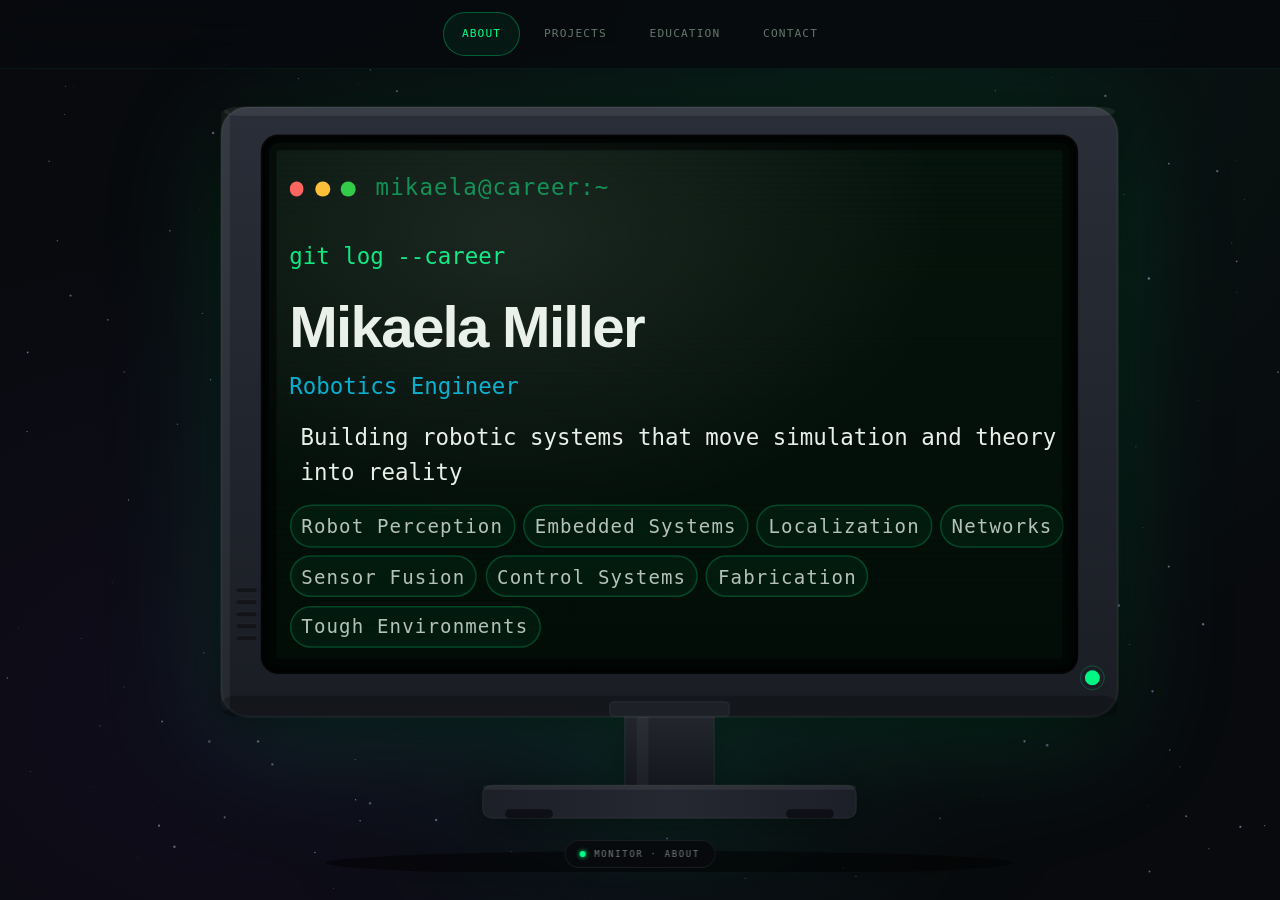
==== commit ef88eb2f: "Rearrange sections" ====
--- a/index.html
+++ b/index.html
@@ -1126,10 +1126,10 @@
           ${p.overview}
         </div>
       </div>
+      ${p.takeaways ? `<div><div class="ms-title">Takeaways</div><div class="ms-text">${toList(p.takeaways)}</div></div>` : ''}
       ${p.inspiration ? `<div><div class="ms-title">Inspiration</div><div class="ms-text">${p.inspiration}</div></div>` : ''}
       ${p.goals ? `<div><div class="ms-title">Goals</div><div class="ms-text">${toList(p.goals)}</div></div>` : ''}
       ${p.workflow ? `<div><div class="ms-title">Workflow</div><div class="ms-text">${toList(p.workflow)}</div></div>` : ''}
-      ${p.takeaways ? `<div><div class="ms-title">Takeaways</div><div class="ms-text">${toList(p.takeaways)}</div></div>` : ''}
       ${p.nextSteps ? `<div><div class="ms-title">Next Steps</div><div class="ms-text">${toList(p.nextSteps)}</div></div>` : ''}
       ${p.links && p.links.length ? `<div><div class="ms-title">Links</div><div class="m-links">${p.links.map(l => `<a class="mlink" href="${l.href}" target="_blank" rel="noopener noreferrer">${l.label} →</a>`).join('')}</div></div>` : ''}
       `;
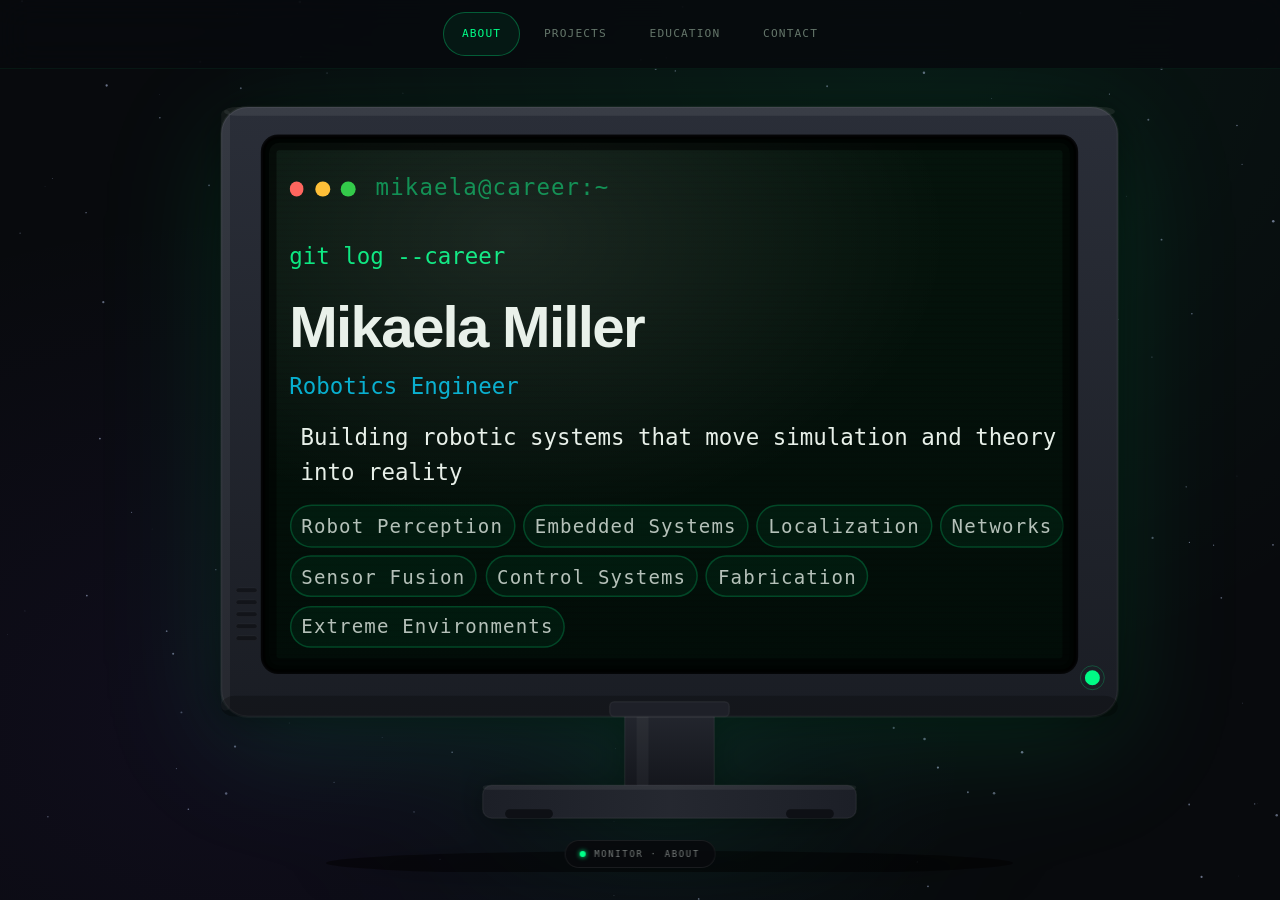
==== commit e09c8381: "Updates to info" ====
--- a/index.html
+++ b/index.html
@@ -124,7 +124,7 @@
             <span class="term-tag">Sensor Fusion</span>
             <span class="term-tag">Control Systems</span>
             <span class="term-tag">Fabrication</span>
-            <span class="term-tag">Tough Environments</span>
+            <span class="term-tag">Extreme Environments</span>
           </div>
           <div class="term-line" style="margin-top:.35rem"><span class="term-prompt"/><span class="term-cmd">$ who_am_i</span></div>
           <div class="term-line"><span class="term-out"><span class="term-val">▶ Field robotics engineer experienced in autonomous and adaptive systems for aerospace environments, search and rescue, and wearable devices</span></span></div>
@@ -614,7 +614,7 @@
               <span class="sens-course-name">Fundamentals of Robotics</span>
               <span class="sens-course-desc">Robot actuation</span>
             </a>
-            <a href="https://comprobo24.github.io" class="sens-course" data-tags="per comp found">
+            <a href="https://comprobo26.github.io" class="sens-course" data-tags="per comp found">
               <span class="sens-course-name">Computational Intro to Robotics</span>
               <span class="sens-course-desc">Intro to ROS2 and robotic perception</span>
             </a>
@@ -682,12 +682,12 @@
               <span class="sens-course-name">JHU Biomedical Engineering Innovation</span>
               <span class="sens-course-desc">Modeling biological systems and designing experiments to address real-world health challenges</span>
             </a>
-            <a href="https://olin.smartcatalogiq.com/en/2025-26/catalog/courses-credits-hours/engr-engineering/3000/engr3252" class="sens-course" data-tags="user res hard emb comp">
-              <span class="sens-course-name">Technology, Accessibility, and Design (future)</span>
-              <span class="sens-course-desc">Co-design and discussion of technologies mediating access with a community partner</span>
+            <a href="https://olin.smartcatalogiq.com/en/2025-26/catalog/courses-credits-hours/engr-engineering/3000/engr3499" class="sens-course" data-tags="per res comp">
+              <span class="sens-course-name">Image Processing, Reconstruction & Analysis</span>
+              <span class="sens-course-desc">Investigate the image analysis and filtering process for autonomous vehicles, assistive tech, and medicine</span>
             </a>
             <a href="https://olin.smartcatalogiq.com/en/2025-26/catalog/courses-credits-hours/engr-engineering/3000/engr3260" class="sens-course" data-tags="controls">
-              <span class="sens-course-name">Design for Manufacturing (future)</span>
+              <span class="sens-course-name">Design for Manufacturing</span>
               <span class="sens-course-desc">Redesigning mechanical, electronic, and software components for cost efficiency, reliability, and scale</span>
             </a>
           </div>
